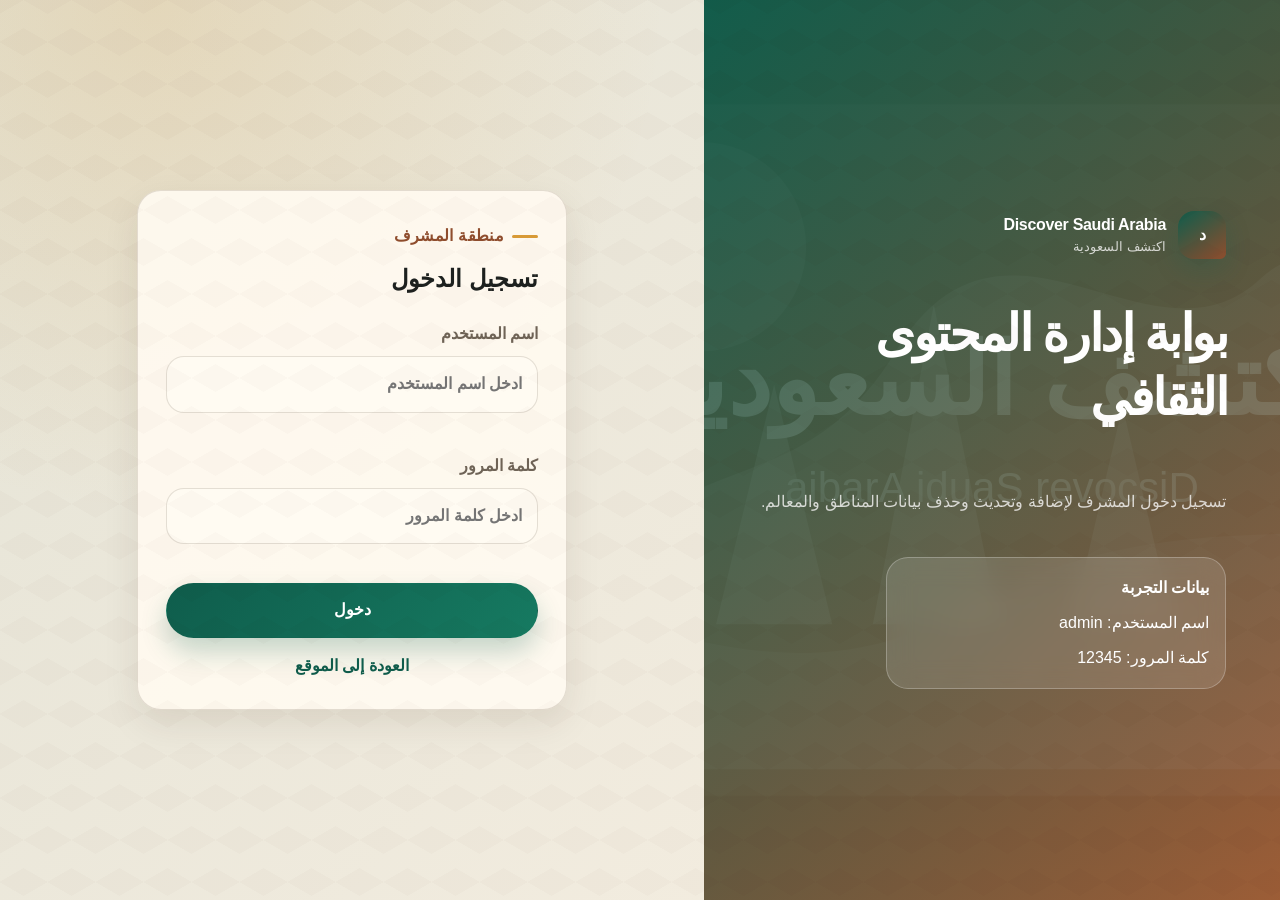
==== frontend/admin-add.html @ 1a3cd0ab "initial design" ====
<!DOCTYPE html>
<html lang="ar" dir="rtl">
<head>
  <meta charset="UTF-8" />
  <meta name="viewport" content="width=device-width, initial-scale=1.0" />
  <title>إضافة محتوى | Discover Saudi Arabia</title>
  <link rel="stylesheet" href="css/style.css" />
</head>
<body data-page="add" class="admin-body">
  <header class="admin-header">
    <nav class="container admin-nav">
      <a class="brand" href="admin-dashboard.html">
        <span class="brand-mark">د</span>
        <span>
          <strong>Discover Saudi Arabia</strong>
          <small>إضافة محتوى</small>
        </span>
      </a>
      <div class="admin-actions">
        <a class="btn ghost small" href="admin-dashboard.html">لوحة التحكم</a>
        <button class="btn danger small" type="button" data-logout>تسجيل الخروج</button>
      </div>
    </nav>
  </header>

  <main class="admin-main container">
    <section class="admin-title reveal">
      <span class="eyebrow">سجل جديد</span>
      <h1>إضافة منطقة أو معلم</h1>
      <p>املأ البيانات التالية، وسيظهر المحتوى في معرض المناطق وصفحة التفاصيل.</p>
    </section>

    <form id="contentForm" class="content-form reveal" novalidate>
      <div class="form-grid">
        <label>
          اسم المنطقة أو المعلم
          <input name="name" type="text" placeholder="مثال: الرياض" />
          <small class="field-error"></small>
        </label>

        <label>
          التصنيف
          <select name="category">
            <option value="">اختر التصنيف</option>
            <option>تاريخ</option>
            <option>طبيعة</option>
            <option>ثقافة</option>
            <option>ساحل</option>
          </select>
          <small class="field-error"></small>
        </label>

        <label>
          الموقع
          <input name="city" type="text" placeholder="مثال: وسط المملكة" />
          <small class="field-error"></small>
        </label>

        <label>
          الموسم المناسب
          <input name="season" type="text" placeholder="مثال: الشتاء والربيع" />
          <small class="field-error"></small>
        </label>

        <label class="wide">
          وصف مختصر
          <input name="excerpt" type="text" placeholder="جملة قصيرة تظهر في البطاقة" />
          <small class="field-error"></small>
        </label>

        <label class="wide">
          مقدمة
          <textarea name="intro" rows="3" placeholder="اكتب مقدمة عن المكان"></textarea>
          <small class="field-error"></small>
        </label>

        <label class="wide">
          معلومات تاريخية
          <textarea name="history" rows="4" placeholder="اكتب معلومات تاريخية وثقافية"></textarea>
          <small class="field-error"></small>
        </label>

        <label class="wide">
          الثقافة المحلية
          <textarea name="culture" rows="4" placeholder="اكتب ما يميز ثقافة المكان"></textarea>
          <small class="field-error"></small>
        </label>

        <label class="wide">
          المعالم المهمة
          <textarea name="landmarks" rows="3" placeholder="اكتب كل معلم في سطر مستقل"></textarea>
          <small class="field-error"></small>
        </label>

        <label>
          صورة البطاقة
          <select name="image">
            <option value="assets/riyadh.svg">رسم الرياض</option>
            <option value="assets/makkah.svg">رسم مكة</option>
            <option value="assets/alula.svg">رسم العلا</option>
            <option value="assets/jeddah.svg">رسم جدة</option>
            <option value="assets/abha.svg">رسم أبها</option>
            <option value="assets/taif.svg">رسم الطائف</option>
            <option value="assets/tabuk.svg">رسم تبوك</option>
            <option value="assets/alahsa.svg">رسم الأحساء</option>
          </select>
          <small class="field-error"></small>
        </label>
      </div>

      <div class="form-actions">
        <button class="btn primary" type="submit">حفظ المحتوى</button>
        <a class="btn ghost" href="admin-dashboard.html">إلغاء</a>
      </div>
    </form>
  </main>

  <script src="js/app.js"></script>
</body>
</html>
---- frontend/css/style.css ----
/* Discover Saudi Arabia – Interactive Cultural Website
   Unique frontend design: cultural passport + travel board style.
*/

:root {
  --bg: #f7efe2;
  --surface: #fffaf0;
  --surface-2: #f1dfc3;
  --text: #1d211f;
  --muted: #6f6457;
  --primary: #0f5d4c;
  --primary-2: #167a61;
  --accent: #d89a36;
  --accent-2: #8f4d2d;
  --danger: #b83232;
  --success: #0d7a57;
  --line: rgba(67, 45, 26, 0.14);
  --shadow: 0 24px 70px rgba(57, 35, 13, 0.16);
  --radius-xl: 34px;
  --radius-lg: 24px;
  --radius-md: 16px;
  --container: 1160px;
}

body.dark {
  --bg: #0b1413;
  --surface: #132321;
  --surface-2: #1b312e;
  --text: #f9efe1;
  --muted: #c4b7a4;
  --primary: #4cc7a2;
  --primary-2: #6cdec0;
  --accent: #f0bf62;
  --accent-2: #d78754;
  --danger: #ff7474;
  --success: #74e0b2;
  --line: rgba(255, 255, 255, 0.12);
  --shadow: 0 24px 70px rgba(0, 0, 0, 0.35);
}

* {
  box-sizing: border-box;
}

html {
  scroll-behavior: smooth;
}

body {
  margin: 0;
  min-height: 100vh;
  font-family: "Tahoma", "Arial", sans-serif;
  background:
    radial-gradient(circle at top right, rgba(216, 154, 54, 0.22), transparent 32rem),
    radial-gradient(circle at bottom left, rgba(15, 93, 76, 0.16), transparent 30rem),
    var(--bg);
  color: var(--text);
  line-height: 1.8;
  transition: background-color 0.25s ease, color 0.25s ease;
}

body::before {
  content: "";
  position: fixed;
  inset: 0;
  pointer-events: none;
  opacity: 0.13;
  background-image:
    linear-gradient(30deg, var(--line) 12%, transparent 12.5%, transparent 87%, var(--line) 87.5%, var(--line)),
    linear-gradient(150deg, var(--line) 12%, transparent 12.5%, transparent 87%, var(--line) 87.5%, var(--line)),
    linear-gradient(30deg, var(--line) 12%, transparent 12.5%, transparent 87%, var(--line) 87.5%, var(--line)),
    linear-gradient(150deg, var(--line) 12%, transparent 12.5%, transparent 87%, var(--line) 87.5%, var(--line));
  background-size: 48px 84px;
  background-position: 0 0, 0 0, 24px 42px, 24px 42px;
}

a {
  color: inherit;
  text-decoration: none;
}

img {
  max-width: 100%;
  display: block;
}

button,
input,
textarea,
select {
  font: inherit;
}

.container {
  width: min(var(--container), calc(100% - 36px));
  margin-inline: auto;
}

.site-header {
  position: sticky;
  top: 0;
  z-index: 50;
  backdrop-filter: blur(18px);
  background: color-mix(in srgb, var(--surface) 88%, transparent);
  border-bottom: 1px solid var(--line);
}

.navbar,
.admin-nav {
  min-height: 82px;
  display: flex;
  align-items: center;
  justify-content: space-between;
  gap: 18px;
}

.brand {
  display: inline-flex;
  align-items: center;
  gap: 12px;
}

.brand-mark {
  width: 48px;
  height: 48px;
  display: grid;
  place-items: center;
  color: #fff;
  font-weight: 900;
  border-radius: 16px 16px 6px 16px;
  background:
    linear-gradient(145deg, var(--primary), var(--accent-2));
  box-shadow: 0 10px 24px rgba(15, 93, 76, 0.22);
}

.brand strong {
  display: block;
  font-size: 1rem;
  letter-spacing: -0.02em;
}

.brand small {
  display: block;
  color: var(--muted);
  margin-top: -4px;
}

.nav-links,
.admin-actions {
  display: flex;
  align-items: center;
  gap: 10px;
  flex-wrap: wrap;
}

.nav-links a,
.theme-toggle,
.admin-actions a,
.admin-actions button {
  border: 1px solid transparent;
  background: transparent;
  color: var(--muted);
  padding: 9px 13px;
  border-radius: 999px;
  cursor: pointer;
}

.nav-links a:hover,
.nav-links a.active,
.theme-toggle:hover {
  color: var(--text);
  background: color-mix(in srgb, var(--primary) 11%, transparent);
  border-color: var(--line);
}

.menu-toggle {
  display: none;
  width: 46px;
  height: 46px;
  border: 1px solid var(--line);
  border-radius: 14px;
  background: var(--surface);
  color: var(--text);
}

.hero-orbit {
  padding: 72px 0 44px;
}

.hero-grid {
  display: grid;
  grid-template-columns: minmax(0, 1fr) 430px;
  align-items: center;
  gap: 34px;
}

.hero-copy h1,
.page-hero h1,
.details-hero h1,
.admin-title h1 {
  margin: 12px 0;
  line-height: 1.25;
  letter-spacing: -0.05em;
}

.hero-copy h1 {
  font-size: clamp(2.2rem, 5vw, 5.2rem);
  max-width: 820px;
}

.hero-copy p {
  max-width: 720px;
  color: var(--muted);
  font-size: 1.08rem;
}

.eyebrow {
  display: inline-flex;
  align-items: center;
  gap: 8px;
  color: var(--accent-2);
  font-weight: 800;
  letter-spacing: 0.02em;
}

.eyebrow::before {
  content: "";
  width: 26px;
  height: 3px;
  border-radius: 999px;
  background: var(--accent);
}

.hero-actions,
.form-actions {
  display: flex;
  gap: 12px;
  flex-wrap: wrap;
  margin-top: 26px;
}

.btn {
  border: 1px solid transparent;
  border-radius: 999px;
  padding: 12px 20px;
  display: inline-flex;
  align-items: center;
  justify-content: center;
  gap: 8px;
  cursor: pointer;
  font-weight: 800;
  transition: transform 0.18s ease, box-shadow 0.18s ease, background 0.18s ease;
}

.btn:hover {
  transform: translateY(-2px);
}

.btn.primary {
  color: #fff;
  background: linear-gradient(135deg, var(--primary), var(--primary-2));
  box-shadow: 0 14px 26px rgba(15, 93, 76, 0.23);
}

.btn.ghost {
  color: var(--text);
  background: color-mix(in srgb, var(--surface) 70%, transparent);
  border-color: var(--line);
}

.btn.danger {
  color: #fff;
  background: var(--danger);
}

.btn.small {
  padding: 8px 13px;
  font-size: 0.92rem;
}

.btn.full {
  width: 100%;
}

.passport-card {
  position: relative;
  overflow: hidden;
  border: 1px solid var(--line);
  border-radius: var(--radius-xl);
  background:
    linear-gradient(150deg, color-mix(in srgb, var(--surface) 90%, white), color-mix(in srgb, var(--surface-2) 82%, transparent));
  box-shadow: var(--shadow);
  padding: 18px;
  transform: rotate(-2deg);
}

.passport-card::before {
  content: "";
  position: absolute;
  width: 170px;
  height: 170px;
  border: 2px dashed color-mix(in srgb, var(--accent) 70%, transparent);
  border-radius: 50%;
  left: -40px;
  top: -40px;
  opacity: 0.55;
}

.passport-card img {
  position: relative;
  border-radius: 24px;
  min-height: 280px;
  object-fit: cover;
  background: var(--surface-2);
}

.passport-top,
.passport-bottom {
  position: relative;
  z-index: 1;
}

.passport-top {
  display: flex;
  justify-content: space-between;
  color: var(--muted);
  font-weight: 800;
  margin-bottom: 14px;
}

.stamp {
  display: inline-grid;
  place-items: center;
  width: 74px;
  height: 50px;
  border: 2px solid var(--accent-2);
  border-radius: 50%;
  transform: rotate(-12deg);
  color: var(--accent-2);
}

.passport-bottom {
  padding: 16px 6px 4px;
}

.passport-bottom p {
  color: var(--muted);
  margin: 4px 0 0;
}

.mission-section {
  display: grid;
  grid-template-columns: repeat(3, 1fr);
  gap: 18px;
  margin-top: 24px;
}

.mission-card,
.compass-item,
.info-panel,
.admin-table-card,
.content-form,
.form-card {
  border: 1px solid var(--line);
  border-radius: var(--radius-lg);
  background: color-mix(in srgb, var(--surface) 92%, transparent);
  box-shadow: 0 14px 36px rgba(57, 35, 13, 0.09);
}

.mission-card {
  padding: 28px;
  position: relative;
  overflow: hidden;
}

.mission-card .number {
  display: inline-flex;
  color: var(--accent);
  font-weight: 900;
  font-size: 1.7rem;
}

.mission-card h2 {
  margin: 8px 0;
}

.mission-card p,
.compass-item p,
.info-panel p,
.admin-title p,
.page-hero p {
  color: var(--muted);
}

.cultural-compass,
.spotlight-section,
.gallery-strip {
  margin-top: 70px;
}

.section-heading {
  display: flex;
  justify-content: space-between;
  align-items: end;
  gap: 18px;
  margin-bottom: 20px;
}

.section-heading h2 {
  margin: 8px 0 0;
  font-size: clamp(1.55rem, 3vw, 2.4rem);
  letter-spacing: -0.04em;
}

.compass-grid {
  display: grid;
  grid-template-columns: repeat(4, 1fr);
  gap: 16px;
}

.compass-item {
  padding: 24px;
  min-height: 210px;
  display: flex;
  flex-direction: column;
  justify-content: space-between;
}

.compass-item span {
  font-size: 2.6rem;
}

.spotlight-grid,
.regions-grid {
  display: grid;
  grid-template-columns: repeat(3, 1fr);
  gap: 18px;
}

.region-card {
  position: relative;
  isolation: isolate;
  overflow: hidden;
  display: flex;
  min-height: 420px;
  border: 1px solid var(--line);
  border-radius: 30px;
  background: var(--surface);
  box-shadow: 0 18px 42px rgba(57, 35, 13, 0.12);
}

.region-card img {
  position: absolute;
  inset: 0;
  width: 100%;
  height: 62%;
  object-fit: cover;
  z-index: -1;
}

.region-card::after {
  content: "";
  position: absolute;
  inset: 0;
  z-index: -1;
  background:
    linear-gradient(to top, var(--surface) 31%, transparent 62%),
    linear-gradient(to bottom, rgba(0,0,0,0.12), transparent 42%);
}

.region-card-content {
  align-self: end;
  width: 100%;
  padding: 24px;
}

.chip-row,
.details-meta {
  display: flex;
  flex-wrap: wrap;
  gap: 8px;
}

.chip {
  display: inline-flex;
  align-items: center;
  border: 1px solid var(--line);
  border-radius: 999px;
  padding: 5px 10px;
  background: color-mix(in srgb, var(--surface) 85%, transparent);
  color: var(--muted);
  font-size: 0.86rem;
  font-weight: 800;
}

.region-card h3 {
  margin: 12px 0 4px;
  font-size: 1.6rem;
}

.region-card p {
  color: var(--muted);
  margin: 0 0 16px;
}

.page-hero {
  padding: 58px 0 28px;
}

.gallery-hero {
  position: relative;
}

.gallery-hero .container {
  min-height: 260px;
  display: grid;
  align-content: center;
  border-radius: var(--radius-xl);
  padding: 44px;
  background:
    linear-gradient(135deg, color-mix(in srgb, var(--primary) 92%, #000), color-mix(in srgb, var(--accent-2) 74%, #000)),
    url("../assets/hero.svg");
  background-size: cover;
  background-position: center;
  color: #fff;
  overflow: hidden;
}

.gallery-hero p {
  color: rgba(255,255,255,0.84);
  max-width: 690px;
}

.gallery-hero .eyebrow {
  color: #ffe7ba;
}

.gallery-hero .eyebrow::before {
  background: #ffe7ba;
}

.explorer-panel {
  margin-top: 20px;
}

.filter-toolbar {
  display: grid;
  grid-template-columns: 1fr auto;
  gap: 16px;
  align-items: end;
  margin-bottom: 18px;
}

.search-box {
  display: grid;
  gap: 7px;
  color: var(--muted);
  font-weight: 800;
}

.search-box input,
.content-form input,
.content-form textarea,
.content-form select,
.form-card input {
  width: 100%;
  border: 1px solid var(--line);
  border-radius: 18px;
  padding: 13px 15px;
  background: color-mix(in srgb, var(--surface) 90%, white);
  color: var(--text);
  outline: none;
  transition: border 0.18s ease, box-shadow 0.18s ease;
}

body.dark .search-box input,
body.dark .content-form input,
body.dark .content-form textarea,
body.dark .content-form select,
body.dark .form-card input {
  background: #0f1d1b;
}

input:focus,
textarea:focus,
select:focus {
  border-color: var(--primary);
  box-shadow: 0 0 0 4px color-mix(in srgb, var(--primary) 14%, transparent);
}

.filter-group {
  display: flex;
  gap: 8px;
  flex-wrap: wrap;
  justify-content: flex-end;
}

.filter-pill {
  border: 1px solid var(--line);
  border-radius: 999px;
  padding: 10px 15px;
  background: var(--surface);
  color: var(--muted);
  cursor: pointer;
  font-weight: 800;
}

.filter-pill.active {
  color: #fff;
  background: var(--primary);
}

.gallery-summary {
  display: inline-flex;
  align-items: center;
  gap: 10px;
  color: var(--muted);
  margin-bottom: 18px;
}

.gallery-summary strong {
  display: grid;
  place-items: center;
  min-width: 42px;
  height: 42px;
  border-radius: 14px;
  color: #fff;
  background: var(--accent-2);
}

.empty-state {
  text-align: center;
  padding: 50px 20px;
  color: var(--muted);
}

.empty-state img {
  width: 180px;
  margin: 0 auto 16px;
}

.hidden {
  display: none !important;
}

.details-hero {
  padding: 42px 0;
}

.details-layout {
  display: grid;
  grid-template-columns: 360px 1fr;
  gap: 24px;
  align-items: stretch;
}

.route-ticket {
  border: 1px dashed color-mix(in srgb, var(--accent-2) 66%, transparent);
  border-radius: var(--radius-xl);
  padding: 28px;
  background:
    radial-gradient(circle at 0 0, color-mix(in srgb, var(--accent) 22%, transparent), transparent 15rem),
    var(--surface);
  box-shadow: var(--shadow);
}

.ticket-label {
  display: inline-flex;
  transform: rotate(-4deg);
  color: var(--accent-2);
  border: 2px solid var(--accent-2);
  border-radius: 999px;
  padding: 5px 12px;
  font-weight: 900;
}

.route-ticket h1 {
  font-size: clamp(2rem, 4vw, 3.4rem);
}

.route-ticket p {
  color: var(--muted);
}

.details-card {
  overflow: hidden;
  border: 1px solid var(--line);
  border-radius: var(--radius-xl);
  background: var(--surface);
  box-shadow: var(--shadow);
}

.details-card img {
  width: 100%;
  height: 390px;
  object-fit: cover;
  background: var(--surface-2);
}

.details-meta {
  padding: 18px;
}

.detail-content-grid {
  display: grid;
  grid-template-columns: 1.2fr 0.8fr;
  gap: 18px;
}

.info-panel {
  padding: 28px;
}

.landmarks-panel {
  grid-column: 1 / -1;
}

.landmark-list {
  list-style: none;
  padding: 0;
  display: grid;
  grid-template-columns: repeat(3, 1fr);
  gap: 12px;
}

.landmark-list li {
  border: 1px solid var(--line);
  border-radius: 18px;
  padding: 15px;
  background: color-mix(in srgb, var(--surface-2) 44%, transparent);
}

.mini-gallery {
  display: grid;
  grid-template-columns: repeat(3, 1fr);
  gap: 15px;
}

.mini-gallery img {
  width: 100%;
  height: 220px;
  object-fit: cover;
  border-radius: 24px;
  border: 1px solid var(--line);
  background: var(--surface-2);
}

.site-footer {
  margin-top: 72px;
  border-top: 1px solid var(--line);
  background: color-mix(in srgb, var(--surface) 70%, transparent);
}

.footer-inner {
  min-height: 88px;
  display: flex;
  justify-content: space-between;
  align-items: center;
  gap: 18px;
  color: var(--muted);
}

/* Admin */

.admin-body {
  background:
    radial-gradient(circle at 12% 0, rgba(216, 154, 54, 0.18), transparent 32rem),
    linear-gradient(135deg, color-mix(in srgb, var(--bg) 92%, var(--primary)), var(--bg));
}

.admin-header {
  position: sticky;
  top: 0;
  z-index: 40;
  background: color-mix(in srgb, var(--surface) 88%, transparent);
  border-bottom: 1px solid var(--line);
  backdrop-filter: blur(18px);
}

.admin-main {
  padding-top: 42px;
}

.admin-title {
  margin-bottom: 22px;
}

.message {
  border-radius: 18px;
  padding: 14px 18px;
  margin: 16px 0;
  font-weight: 800;
  border: 1px solid var(--line);
}

.message.success {
  color: var(--success);
  background: color-mix(in srgb, var(--success) 12%, var(--surface));
}

.message.error {
  color: var(--danger);
  background: color-mix(in srgb, var(--danger) 10%, var(--surface));
}

.dashboard-stats {
  display: grid;
  grid-template-columns: repeat(4, 1fr);
  gap: 14px;
  margin-bottom: 18px;
}

.stat-card {
  border-radius: 22px;
  padding: 18px;
  background: linear-gradient(145deg, var(--surface), color-mix(in srgb, var(--surface-2) 64%, transparent));
  border: 1px solid var(--line);
}

.stat-card strong {
  display: block;
  font-size: 2rem;
  line-height: 1;
  color: var(--primary);
}

.stat-card span {
  color: var(--muted);
}

.admin-table-card {
  overflow: hidden;
}

.table-head {
  padding: 20px;
  display: flex;
  align-items: center;
  justify-content: space-between;
  gap: 14px;
  border-bottom: 1px solid var(--line);
}

.table-head h2 {
  margin: 0;
}

.table-wrap {
  overflow-x: auto;
}

.admin-table {
  width: 100%;
  border-collapse: collapse;
  min-width: 870px;
}

.admin-table th,
.admin-table td {
  text-align: right;
  padding: 15px 18px;
  border-bottom: 1px solid var(--line);
  vertical-align: top;
}

.admin-table th {
  color: var(--muted);
  background: color-mix(in srgb, var(--surface-2) 55%, transparent);
}

.admin-table td {
  color: var(--text);
}

.row-actions {
  display: flex;
  gap: 8px;
  flex-wrap: wrap;
}

.admin-login-screen {
  min-height: 100vh;
  display: grid;
  grid-template-columns: 0.9fr 1.1fr;
}

.login-art {
  display: flex;
  flex-direction: column;
  justify-content: center;
  padding: 54px;
  background:
    linear-gradient(135deg, rgba(15, 93, 76, 0.9), rgba(143, 77, 45, 0.78)),
    url("../assets/hero.svg");
  background-size: cover;
  background-position: center;
  color: #fff;
}

.login-art .brand small,
.login-art p {
  color: rgba(255,255,255,0.78);
}

.login-art h1 {
  max-width: 520px;
  font-size: clamp(2rem, 4vw, 4.2rem);
  line-height: 1.25;
  letter-spacing: -0.05em;
}

.login-note {
  margin-top: 24px;
  display: grid;
  gap: 6px;
  width: min(100%, 340px);
  padding: 16px;
  border: 1px solid rgba(255,255,255,0.25);
  border-radius: 22px;
  background: rgba(255,255,255,0.12);
  backdrop-filter: blur(12px);
}

.login-panel {
  display: grid;
  place-items: center;
  padding: 28px;
}

.form-card {
  width: min(100%, 430px);
  padding: 28px;
}

.form-card h2 {
  margin: 6px 0 20px;
}

.form-card label,
.content-form label {
  display: grid;
  gap: 7px;
  color: var(--muted);
  font-weight: 800;
  margin-bottom: 14px;
}

.text-link {
  display: block;
  margin-top: 14px;
  text-align: center;
  color: var(--primary);
  font-weight: 800;
}

.field-error {
  min-height: 18px;
  color: var(--danger);
}

.content-form {
  padding: 24px;
}

.form-grid {
  display: grid;
  grid-template-columns: repeat(2, 1fr);
  gap: 16px;
}

.form-grid .wide {
  grid-column: 1 / -1;
}

textarea {
  resize: vertical;
}

.reveal {
  opacity: 0;
  transform: translateY(18px);
  animation: reveal 0.7s ease forwards;
}

@keyframes reveal {
  to {
    opacity: 1;
    transform: none;
  }
}

@media (max-width: 980px) {
  .hero-grid,
  .details-layout,
  .detail-content-grid,
  .admin-login-screen {
    grid-template-columns: 1fr;
  }

  .mission-section,
  .spotlight-grid,
  .regions-grid,
  .compass-grid,
  .dashboard-stats {
    grid-template-columns: repeat(2, 1fr);
  }

  .passport-card {
    transform: none;
  }

  .filter-toolbar {
    grid-template-columns: 1fr;
  }

  .filter-group {
    justify-content: flex-start;
  }
}

@media (max-width: 720px) {
  .container {
    width: min(100% - 24px, var(--container));
  }

  .navbar {
    flex-wrap: wrap;
    min-height: auto;
    padding: 14px 0;
  }

  .menu-toggle {
    display: grid;
    place-items: center;
  }

  .nav-links {
    display: none;
    width: 100%;
    flex-direction: column;
    align-items: stretch;
    padding-top: 10px;
  }

  .nav-links.open {
    display: flex;
  }

  .nav-links a,
  .theme-toggle {
    width: 100%;
    text-align: right;
  }

  .hero-orbit {
    padding-top: 40px;
  }

  .mission-section,
  .spotlight-grid,
  .regions-grid,
  .compass-grid,
  .dashboard-stats,
  .landmark-list,
  .mini-gallery,
  .form-grid {
    grid-template-columns: 1fr;
  }

  .details-card img {
    height: 260px;
  }

  .gallery-hero .container {
    padding: 28px;
  }

  .footer-inner,
  .admin-nav,
  .table-head {
    align-items: flex-start;
    flex-direction: column;
  }

  .login-art {
    padding: 28px;
  }
}
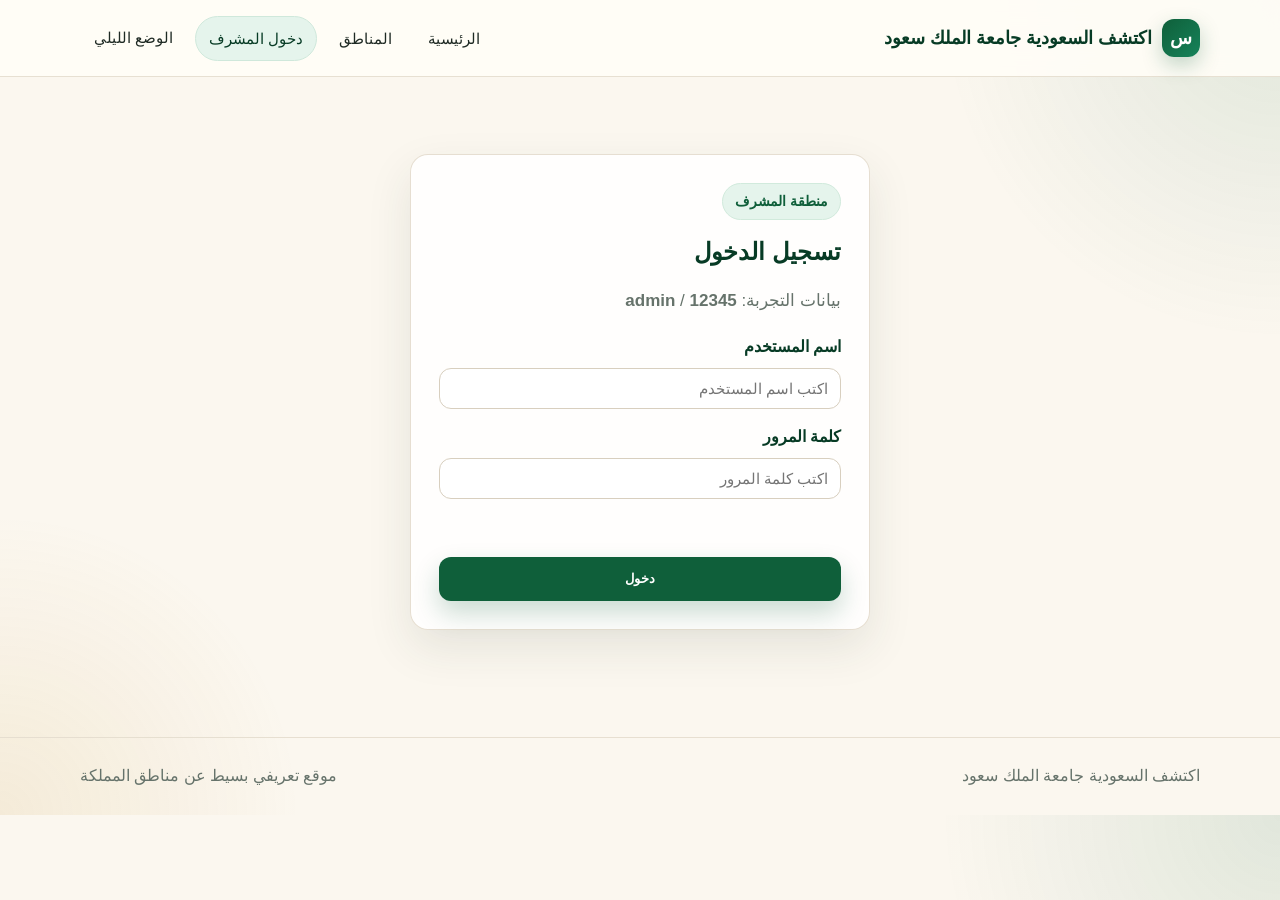
==== commit 40397b20: "simpler design" ====
--- a/frontend/admin-add.html
+++ b/frontend/admin-add.html
@@ -1,120 +1,70 @@
 <!DOCTYPE html>
 <html lang="ar" dir="rtl">
 <head>
+  <title>اكتشف السعودية جامعة الملك سعود - إضافة محتوى</title>
   <meta charset="UTF-8" />
   <meta name="viewport" content="width=device-width, initial-scale=1.0" />
-  <title>إضافة محتوى | Discover Saudi Arabia</title>
   <link rel="stylesheet" href="css/style.css" />
+  <script src="js/app.js" defer></script>
 </head>
-<body data-page="add" class="admin-body">
-  <header class="admin-header">
-    <nav class="container admin-nav">
-      <a class="brand" href="admin-dashboard.html">
-        <span class="brand-mark">د</span>
-        <span>
-          <strong>Discover Saudi Arabia</strong>
-          <small>إضافة محتوى</small>
-        </span>
-      </a>
-      <div class="admin-actions">
-        <a class="btn ghost small" href="admin-dashboard.html">لوحة التحكم</a>
-        <button class="btn danger small" type="button" data-logout>تسجيل الخروج</button>
+<body data-admin="protected">
+  <header class="site-header">
+    <nav class="nav container">
+      <a class="logo" href="admin-dashboard.html"><span class="logo-mark">س</span>اكتشف السعودية جامعة الملك سعود</a>
+      <div class="nav-links">
+        <a href="index.html">الموقع</a>
+        <a href="admin-dashboard.html">لوحة التحكم</a>
+        <a href="admin-add.html">إضافة محتوى</a>
+        <button id="themeToggle" class="theme-btn" type="button">الوضع الليلي</button>
+        <button class="theme-btn logout-btn" type="button">خروج</button>
       </div>
     </nav>
   </header>
 
-  <main class="admin-main container">
-    <section class="admin-title reveal">
-      <span class="eyebrow">سجل جديد</span>
-      <h1>إضافة منطقة أو معلم</h1>
-      <p>املأ البيانات التالية، وسيظهر المحتوى في معرض المناطق وصفحة التفاصيل.</p>
+  <main class="container section form-page">
+    <section class="form-card wide-form">
+      <span class="section-label">إضافة سجل</span>
+      <h1>إضافة محتوى جديد</h1>
+      <p class="hint">املأ البيانات التالية، ثم اضغط حفظ.</p>
+
+      <form id="addForm" class="content-form" novalidate>
+        <label for="title">اسم المكان</label>
+        <input id="title" type="text" placeholder="مثال: الرياض" />
+
+        <label for="region">المنطقة</label>
+        <input id="region" type="text" placeholder="مثال: منطقة الرياض" />
+
+        <label for="category">التصنيف</label>
+        <select id="category">
+          <option value="">اختر التصنيف</option>
+          <option value="مدينة">مدينة</option>
+          <option value="تاريخية">تاريخية</option>
+          <option value="ساحلية">ساحلية</option>
+          <option value="جبلية">جبلية</option>
+        </select>
+
+        <label for="shortText">وصف قصير</label>
+        <input id="shortText" type="text" placeholder="جملة مختصرة تظهر في البطاقة" />
+
+        <label for="description">معلومات تفصيلية</label>
+        <textarea id="description" rows="5" placeholder="اكتب معلومات تاريخية أو ثقافية عن المكان"></textarea>
+
+        <label for="landmarks">المعالم</label>
+        <input id="landmarks" type="text" placeholder="اكتب المعالم وافصل بينها بعلامة ،" />
+
+        <label for="image">رابط الصورة أو اسم ملف الصورة</label>
+        <input id="image" type="text" placeholder="مثال: assets/riyadh.svg" />
+        <p id="formError" class="error-message"></p>
+        <button class="btn btn-primary full" type="submit">حفظ المحتوى</button>
+      </form>
     </section>
-
-    <form id="contentForm" class="content-form reveal" novalidate>
-      <div class="form-grid">
-        <label>
-          اسم المنطقة أو المعلم
-          <input name="name" type="text" placeholder="مثال: الرياض" />
-          <small class="field-error"></small>
-        </label>
-
-        <label>
-          التصنيف
-          <select name="category">
-            <option value="">اختر التصنيف</option>
-            <option>تاريخ</option>
-            <option>طبيعة</option>
-            <option>ثقافة</option>
-            <option>ساحل</option>
-          </select>
-          <small class="field-error"></small>
-        </label>
-
-        <label>
-          الموقع
-          <input name="city" type="text" placeholder="مثال: وسط المملكة" />
-          <small class="field-error"></small>
-        </label>
-
-        <label>
-          الموسم المناسب
-          <input name="season" type="text" placeholder="مثال: الشتاء والربيع" />
-          <small class="field-error"></small>
-        </label>
-
-        <label class="wide">
-          وصف مختصر
-          <input name="excerpt" type="text" placeholder="جملة قصيرة تظهر في البطاقة" />
-          <small class="field-error"></small>
-        </label>
-
-        <label class="wide">
-          مقدمة
-          <textarea name="intro" rows="3" placeholder="اكتب مقدمة عن المكان"></textarea>
-          <small class="field-error"></small>
-        </label>
-
-        <label class="wide">
-          معلومات تاريخية
-          <textarea name="history" rows="4" placeholder="اكتب معلومات تاريخية وثقافية"></textarea>
-          <small class="field-error"></small>
-        </label>
-
-        <label class="wide">
-          الثقافة المحلية
-          <textarea name="culture" rows="4" placeholder="اكتب ما يميز ثقافة المكان"></textarea>
-          <small class="field-error"></small>
-        </label>
-
-        <label class="wide">
-          المعالم المهمة
-          <textarea name="landmarks" rows="3" placeholder="اكتب كل معلم في سطر مستقل"></textarea>
-          <small class="field-error"></small>
-        </label>
-
-        <label>
-          صورة البطاقة
-          <select name="image">
-            <option value="assets/riyadh.svg">رسم الرياض</option>
-            <option value="assets/makkah.svg">رسم مكة</option>
-            <option value="assets/alula.svg">رسم العلا</option>
-            <option value="assets/jeddah.svg">رسم جدة</option>
-            <option value="assets/abha.svg">رسم أبها</option>
-            <option value="assets/taif.svg">رسم الطائف</option>
-            <option value="assets/tabuk.svg">رسم تبوك</option>
-            <option value="assets/alahsa.svg">رسم الأحساء</option>
-          </select>
-          <small class="field-error"></small>
-        </label>
-      </div>
-
-      <div class="form-actions">
-        <button class="btn primary" type="submit">حفظ المحتوى</button>
-        <a class="btn ghost" href="admin-dashboard.html">إلغاء</a>
-      </div>
-    </form>
   </main>
 
-  <script src="js/app.js"></script>
+  <footer class="site-footer">
+    <div class="container footer-inner">
+      <p>اكتشف السعودية جامعة الملك سعود</p>
+      <p>موقع تعريفي بسيط عن مناطق المملكة</p>
+    </div>
+  </footer>
 </body>
 </html>
--- a/frontend/css/style.css
+++ b/frontend/css/style.css
@@ -1,41 +1,17 @@
-/* Discover Saudi Arabia – Interactive Cultural Website
-   Unique frontend design: cultural passport + travel board style.
-*/
-
+/* اكتشف السعودية جامعة الملك سعود - تصميم بسيط ومحسن */
 :root {
-  --bg: #f7efe2;
-  --surface: #fffaf0;
-  --surface-2: #f1dfc3;
-  --text: #1d211f;
-  --muted: #6f6457;
-  --primary: #0f5d4c;
-  --primary-2: #167a61;
-  --accent: #d89a36;
-  --accent-2: #8f4d2d;
-  --danger: #b83232;
-  --success: #0d7a57;
-  --line: rgba(67, 45, 26, 0.14);
-  --shadow: 0 24px 70px rgba(57, 35, 13, 0.16);
-  --radius-xl: 34px;
-  --radius-lg: 24px;
-  --radius-md: 16px;
-  --container: 1160px;
-}
-
-body.dark {
-  --bg: #0b1413;
-  --surface: #132321;
-  --surface-2: #1b312e;
-  --text: #f9efe1;
-  --muted: #c4b7a4;
-  --primary: #4cc7a2;
-  --primary-2: #6cdec0;
-  --accent: #f0bf62;
-  --accent-2: #d78754;
-  --danger: #ff7474;
-  --success: #74e0b2;
-  --line: rgba(255, 255, 255, 0.12);
-  --shadow: 0 24px 70px rgba(0, 0, 0, 0.35);
+  --green: #0f5f3a;
+  --green-dark: #073b25;
+  --green-light: #e5f4ec;
+  --gold: #c89232;
+  --sand: #f4ead8;
+  --cream: #fffdf7;
+  --white: #ffffff;
+  --text: #1f2a24;
+  --muted: #66736b;
+  --border: #e5ddcf;
+  --shadow: 0 18px 45px rgba(38, 55, 45, 0.10);
+  --radius: 18px;
 }
 
 * {
@@ -48,30 +24,13 @@
 
 body {
   margin: 0;
-  min-height: 100vh;
-  font-family: "Tahoma", "Arial", sans-serif;
+  font-family: Tahoma, Arial, sans-serif;
   background:
-    radial-gradient(circle at top right, rgba(216, 154, 54, 0.22), transparent 32rem),
-    radial-gradient(circle at bottom left, rgba(15, 93, 76, 0.16), transparent 30rem),
-    var(--bg);
+    radial-gradient(circle at top right, rgba(15, 95, 58, 0.11), transparent 340px),
+    radial-gradient(circle at bottom left, rgba(200, 146, 50, 0.12), transparent 300px),
+    #fbf7ef;
   color: var(--text);
   line-height: 1.8;
-  transition: background-color 0.25s ease, color 0.25s ease;
-}
-
-body::before {
-  content: "";
-  position: fixed;
-  inset: 0;
-  pointer-events: none;
-  opacity: 0.13;
-  background-image:
-    linear-gradient(30deg, var(--line) 12%, transparent 12.5%, transparent 87%, var(--line) 87.5%, var(--line)),
-    linear-gradient(150deg, var(--line) 12%, transparent 12.5%, transparent 87%, var(--line) 87.5%, var(--line)),
-    linear-gradient(30deg, var(--line) 12%, transparent 12.5%, transparent 87%, var(--line) 87.5%, var(--line)),
-    linear-gradient(150deg, var(--line) 12%, transparent 12.5%, transparent 87%, var(--line) 87.5%, var(--line));
-  background-size: 48px 84px;
-  background-position: 0 0, 0 0, 24px 42px, 24px 42px;
 }
 
 a {
@@ -86,1003 +45,793 @@
 
 button,
 input,
-textarea,
-select {
-  font: inherit;
+select,
+textarea {
+  font-family: inherit;
 }
 
 .container {
-  width: min(var(--container), calc(100% - 36px));
-  margin-inline: auto;
+  width: min(1120px, 92%);
+  margin: auto;
 }
 
 .site-header {
   position: sticky;
   top: 0;
-  z-index: 50;
-  backdrop-filter: blur(18px);
-  background: color-mix(in srgb, var(--surface) 88%, transparent);
-  border-bottom: 1px solid var(--line);
-}
-
-.navbar,
-.admin-nav {
-  min-height: 82px;
+  z-index: 20;
+  background: rgba(255, 253, 247, 0.92);
+  backdrop-filter: blur(12px);
+  border-bottom: 1px solid rgba(229, 221, 207, 0.9);
+}
+
+.nav {
+  min-height: 76px;
   display: flex;
   align-items: center;
   justify-content: space-between;
   gap: 18px;
 }
 
-.brand {
-  display: inline-flex;
-  align-items: center;
-  gap: 12px;
-}
-
-.brand-mark {
-  width: 48px;
-  height: 48px;
-  display: grid;
-  place-items: center;
-  color: #fff;
-  font-weight: 900;
-  border-radius: 16px 16px 6px 16px;
-  background:
-    linear-gradient(145deg, var(--primary), var(--accent-2));
-  box-shadow: 0 10px 24px rgba(15, 93, 76, 0.22);
-}
-
-.brand strong {
-  display: block;
-  font-size: 1rem;
-  letter-spacing: -0.02em;
-}
-
-.brand small {
-  display: block;
-  color: var(--muted);
-  margin-top: -4px;
-}
-
-.nav-links,
-.admin-actions {
+.logo {
   display: flex;
   align-items: center;
   gap: 10px;
+  color: var(--green-dark);
+  font-weight: 800;
+  font-size: 18px;
+}
+
+.logo-mark {
+  width: 38px;
+  height: 38px;
+  display: grid;
+  place-items: center;
+  border-radius: 12px;
+  background: linear-gradient(135deg, var(--green), #16835a);
+  color: white;
+  box-shadow: 0 8px 20px rgba(15, 95, 58, 0.25);
+}
+
+.nav-links {
+  display: flex;
+  align-items: center;
+  gap: 8px;
   flex-wrap: wrap;
 }
 
 .nav-links a,
-.theme-toggle,
-.admin-actions a,
-.admin-actions button {
+.theme-btn {
   border: 1px solid transparent;
   background: transparent;
-  color: var(--muted);
-  padding: 9px 13px;
+  color: var(--text);
+  padding: 8px 13px;
   border-radius: 999px;
   cursor: pointer;
+  font-size: 15px;
 }
 
 .nav-links a:hover,
 .nav-links a.active,
-.theme-toggle:hover {
-  color: var(--text);
-  background: color-mix(in srgb, var(--primary) 11%, transparent);
-  border-color: var(--line);
-}
-
-.menu-toggle {
-  display: none;
-  width: 46px;
-  height: 46px;
-  border: 1px solid var(--line);
-  border-radius: 14px;
-  background: var(--surface);
-  color: var(--text);
-}
-
-.hero-orbit {
-  padding: 72px 0 44px;
+.theme-btn:hover {
+  background: var(--green-light);
+  color: var(--green-dark);
+  border-color: #cfe8db;
+}
+
+.logout-btn {
+  color: #9b1c1c;
+}
+
+.hero-section {
+  padding: 55px 0 30px;
 }
 
 .hero-grid {
   display: grid;
-  grid-template-columns: minmax(0, 1fr) 430px;
+  grid-template-columns: 1.05fr 0.95fr;
+  gap: 34px;
   align-items: center;
-  gap: 34px;
-}
-
-.hero-copy h1,
-.page-hero h1,
-.details-hero h1,
-.admin-title h1 {
-  margin: 12px 0;
-  line-height: 1.25;
-  letter-spacing: -0.05em;
-}
-
-.hero-copy h1 {
-  font-size: clamp(2.2rem, 5vw, 5.2rem);
-  max-width: 820px;
-}
-
-.hero-copy p {
-  max-width: 720px;
-  color: var(--muted);
-  font-size: 1.08rem;
-}
-
-.eyebrow {
+}
+
+.hero-content {
+  padding: 10px 0;
+}
+
+.eyebrow,
+.section-label {
   display: inline-flex;
   align-items: center;
-  gap: 8px;
-  color: var(--accent-2);
-  font-weight: 800;
-  letter-spacing: 0.02em;
-}
-
-.eyebrow::before {
-  content: "";
-  width: 26px;
-  height: 3px;
+  gap: 6px;
+  width: fit-content;
+  color: var(--green);
+  background: var(--green-light);
+  border: 1px solid #d1eadc;
+  padding: 5px 12px;
   border-radius: 999px;
-  background: var(--accent);
-}
-
-.hero-actions,
-.form-actions {
+  font-weight: 700;
+  font-size: 14px;
+}
+
+.hero-content h1,
+.page-hero h1,
+.admin-hero h1,
+.form-card h1 {
+  margin: 16px 0 12px;
+  color: var(--green-dark);
+  line-height: 1.35;
+}
+
+.hero-content h1 {
+  font-size: clamp(34px, 5vw, 56px);
+  max-width: 730px;
+}
+
+.lead,
+.page-hero p,
+.admin-hero p,
+.form-card .hint {
+  color: var(--muted);
+  font-size: 17px;
+}
+
+.hero-actions {
   display: flex;
   gap: 12px;
   flex-wrap: wrap;
-  margin-top: 26px;
+  margin: 24px 0 0;
 }
 
 .btn {
-  border: 1px solid transparent;
-  border-radius: 999px;
-  padding: 12px 20px;
   display: inline-flex;
   align-items: center;
   justify-content: center;
-  gap: 8px;
+  min-height: 44px;
+  border-radius: 12px;
+  padding: 10px 18px;
+  font-weight: 700;
+  border: 1px solid transparent;
   cursor: pointer;
-  font-weight: 800;
-  transition: transform 0.18s ease, box-shadow 0.18s ease, background 0.18s ease;
+  transition: transform 0.2s ease, box-shadow 0.2s ease, background 0.2s ease;
 }
 
 .btn:hover {
   transform: translateY(-2px);
 }
 
-.btn.primary {
-  color: #fff;
-  background: linear-gradient(135deg, var(--primary), var(--primary-2));
-  box-shadow: 0 14px 26px rgba(15, 93, 76, 0.23);
-}
-
-.btn.ghost {
-  color: var(--text);
-  background: color-mix(in srgb, var(--surface) 70%, transparent);
-  border-color: var(--line);
-}
-
-.btn.danger {
-  color: #fff;
-  background: var(--danger);
-}
-
-.btn.small {
-  padding: 8px 13px;
-  font-size: 0.92rem;
-}
-
-.btn.full {
+.btn-primary {
+  background: var(--green);
+  color: white;
+  box-shadow: 0 12px 26px rgba(15, 95, 58, 0.22);
+}
+
+.btn-primary:hover {
+  background: var(--green-dark);
+}
+
+.btn-secondary {
+  background: var(--white);
+  color: var(--green-dark);
+  border-color: #d7cab7;
+}
+
+.btn-secondary:hover {
+  box-shadow: 0 10px 24px rgba(38, 55, 45, 0.10);
+}
+
+.full {
   width: 100%;
 }
 
-.passport-card {
+.hero-visual {
+  position: relative;
+  padding: 18px;
+  border-radius: 30px;
+  background: linear-gradient(145deg, #ffffff, #f4ead8);
+  box-shadow: var(--shadow);
+  border: 1px solid rgba(229, 221, 207, 0.9);
+}
+
+.main-visual {
+  border-radius: 24px;
+  border: 1px solid #eadfcd;
+  width: 100%;
+}
+
+.floating-note {
+  position: absolute;
+  background: var(--white);
+  color: var(--green-dark);
+  border: 1px solid #e7dbc8;
+  box-shadow: 0 10px 28px rgba(38, 55, 45, 0.12);
+  border-radius: 14px;
+  padding: 10px 14px;
+  font-weight: 700;
+}
+
+.note-one {
+  top: 34px;
+  right: -8px;
+}
+
+.note-two {
+  bottom: 30px;
+  left: -8px;
+}
+
+.suggestion-card {
+  margin-top: 18px;
+  padding: 16px;
+  border-radius: var(--radius);
+  background: #fff8ea;
+  border: 1px solid #f0d7a7;
+  box-shadow: 0 10px 24px rgba(200, 146, 50, 0.12);
+}
+
+.suggestion-card h3 {
+  margin: 0 0 6px;
+  color: #8a5b12;
+}
+
+.section {
+  padding: 38px 0;
+}
+
+.stats-row {
+  display: grid;
+  grid-template-columns: repeat(3, 1fr);
+  gap: 16px;
+}
+
+.stat-card,
+.feature-list article,
+.place-card,
+.form-card,
+.table-card,
+.filter-panel,
+.details-wrapper,
+.admin-hero,
+.page-hero {
+  background: rgba(255, 255, 255, 0.86);
+  border: 1px solid rgba(229, 221, 207, 0.95);
+  border-radius: var(--radius);
+  box-shadow: var(--shadow);
+}
+
+.stat-card {
+  padding: 18px;
+  text-align: center;
+}
+
+.stat-card strong {
+  display: block;
+  color: var(--green);
+  font-size: 28px;
+  line-height: 1.2;
+}
+
+.stat-card span {
+  color: var(--muted);
+}
+
+.split-section {
+  display: grid;
+  grid-template-columns: 0.85fr 1.15fr;
+  gap: 24px;
+  align-items: start;
+}
+
+.split-section h2,
+.section-heading h2 {
+  color: var(--green-dark);
+  margin: 12px 0 8px;
+}
+
+.feature-list {
+  display: grid;
+  gap: 14px;
+}
+
+.feature-list article {
+  padding: 18px;
+}
+
+.feature-list span {
+  display: inline-grid;
+  place-items: center;
+  width: 34px;
+  height: 34px;
+  border-radius: 10px;
+  background: var(--sand);
+  color: #8a5b12;
+  font-weight: 800;
+}
+
+.feature-list h3 {
+  margin: 10px 0 4px;
+  color: var(--green-dark);
+}
+
+.feature-list p,
+.place-card p {
+  margin: 0;
+  color: var(--muted);
+}
+
+.section-heading {
+  display: flex;
+  align-items: end;
+  justify-content: space-between;
+  gap: 16px;
+  margin-bottom: 18px;
+}
+
+.simple-link {
+  color: var(--green);
+  font-weight: 700;
+}
+
+.cards-grid {
+  display: grid;
+  gap: 20px;
+}
+
+.small-grid {
+  grid-template-columns: repeat(3, 1fr);
+}
+
+.regions-grid {
+  grid-template-columns: repeat(3, 1fr);
+}
+
+.place-card {
+  overflow: hidden;
+  transition: transform 0.2s ease, box-shadow 0.2s ease;
+}
+
+.place-card:hover {
+  transform: translateY(-6px);
+  box-shadow: 0 22px 48px rgba(38, 55, 45, 0.16);
+}
+
+.card-image {
   position: relative;
   overflow: hidden;
-  border: 1px solid var(--line);
-  border-radius: var(--radius-xl);
-  background:
-    linear-gradient(150deg, color-mix(in srgb, var(--surface) 90%, white), color-mix(in srgb, var(--surface-2) 82%, transparent));
-  box-shadow: var(--shadow);
+}
+
+.card-image img {
+  width: 100%;
+  height: 180px;
+  object-fit: cover;
+  transition: transform 0.25s ease;
+}
+
+.place-card:hover img {
+  transform: scale(1.04);
+}
+
+.badge {
+  display: inline-flex;
+  align-items: center;
+  border-radius: 999px;
+  padding: 4px 10px;
+  background: var(--green-light);
+  color: var(--green-dark);
+  font-size: 13px;
+  font-weight: 700;
+}
+
+.card-image .badge {
+  position: absolute;
+  top: 12px;
+  right: 12px;
+  background: rgba(255, 255, 255, 0.9);
+}
+
+.card-body {
+  padding: 16px;
+}
+
+.card-body h3 {
+  margin: 0 0 4px;
+  color: var(--green-dark);
+  font-size: 22px;
+}
+
+.card-meta {
+  color: var(--gold);
+  font-size: 14px;
+  font-weight: 700;
+  margin-bottom: 8px;
+}
+
+.page-hero,
+.admin-hero {
+  padding: 28px;
+  margin-bottom: 20px;
+}
+
+.compact-hero h1 {
+  font-size: clamp(28px, 4vw, 42px);
+}
+
+.filter-panel {
   padding: 18px;
-  transform: rotate(-2deg);
-}
-
-.passport-card::before {
-  content: "";
-  position: absolute;
-  width: 170px;
-  height: 170px;
-  border: 2px dashed color-mix(in srgb, var(--accent) 70%, transparent);
-  border-radius: 50%;
-  left: -40px;
-  top: -40px;
-  opacity: 0.55;
-}
-
-.passport-card img {
-  position: relative;
-  border-radius: 24px;
-  min-height: 280px;
+  display: grid;
+  grid-template-columns: 1fr 230px auto auto;
+  gap: 14px;
+  align-items: end;
+  margin-bottom: 22px;
+}
+
+.field-group label,
+.content-form label,
+#loginForm label {
+  display: block;
+  margin-bottom: 6px;
+  font-weight: 700;
+  color: var(--green-dark);
+}
+
+input,
+select,
+textarea {
+  width: 100%;
+  border: 1px solid #d8cfbf;
+  background: var(--white);
+  color: var(--text);
+  border-radius: 12px;
+  padding: 11px 12px;
+  font-size: 15px;
+}
+
+input:focus,
+select:focus,
+textarea:focus {
+  outline: 3px solid rgba(15, 95, 58, 0.14);
+  border-color: var(--green);
+}
+
+.result-count {
+  margin: 0;
+  color: var(--green);
+  font-weight: 800;
+  white-space: nowrap;
+}
+
+.empty-box {
+  padding: 26px;
+  border-radius: var(--radius);
+  background: #fff8ea;
+  border: 1px dashed #d8bc86;
+  text-align: center;
+  color: #8a5b12;
+  grid-column: 1 / -1;
+}
+
+.details-wrapper {
+  overflow: hidden;
+}
+
+.details-card-layout {
+  display: grid;
+  grid-template-columns: 0.95fr 1.05fr;
+  gap: 0;
+}
+
+.details-image {
+  width: 100%;
+  height: 100%;
+  min-height: 390px;
   object-fit: cover;
-  background: var(--surface-2);
-}
-
-.passport-top,
-.passport-bottom {
-  position: relative;
-  z-index: 1;
-}
-
-.passport-top {
-  display: flex;
-  justify-content: space-between;
-  color: var(--muted);
-  font-weight: 800;
-  margin-bottom: 14px;
-}
-
-.stamp {
-  display: inline-grid;
-  place-items: center;
-  width: 74px;
-  height: 50px;
-  border: 2px solid var(--accent-2);
-  border-radius: 50%;
-  transform: rotate(-12deg);
-  color: var(--accent-2);
-}
-
-.passport-bottom {
-  padding: 16px 6px 4px;
-}
-
-.passport-bottom p {
-  color: var(--muted);
-  margin: 4px 0 0;
-}
-
-.mission-section {
-  display: grid;
-  grid-template-columns: repeat(3, 1fr);
-  gap: 18px;
-  margin-top: 24px;
-}
-
-.mission-card,
-.compass-item,
-.info-panel,
-.admin-table-card,
-.content-form,
-.form-card {
-  border: 1px solid var(--line);
-  border-radius: var(--radius-lg);
-  background: color-mix(in srgb, var(--surface) 92%, transparent);
-  box-shadow: 0 14px 36px rgba(57, 35, 13, 0.09);
-}
-
-.mission-card {
+  background: var(--sand);
+}
+
+.details-content {
   padding: 28px;
-  position: relative;
-  overflow: hidden;
-}
-
-.mission-card .number {
-  display: inline-flex;
-  color: var(--accent);
-  font-weight: 900;
-  font-size: 1.7rem;
-}
-
-.mission-card h2 {
-  margin: 8px 0;
-}
-
-.mission-card p,
-.compass-item p,
-.info-panel p,
-.admin-title p,
-.page-hero p {
-  color: var(--muted);
-}
-
-.cultural-compass,
-.spotlight-section,
-.gallery-strip {
-  margin-top: 70px;
-}
-
-.section-heading {
-  display: flex;
-  justify-content: space-between;
-  align-items: end;
-  gap: 18px;
-  margin-bottom: 20px;
-}
-
-.section-heading h2 {
-  margin: 8px 0 0;
-  font-size: clamp(1.55rem, 3vw, 2.4rem);
-  letter-spacing: -0.04em;
-}
-
-.compass-grid {
-  display: grid;
-  grid-template-columns: repeat(4, 1fr);
-  gap: 16px;
-}
-
-.compass-item {
-  padding: 24px;
-  min-height: 210px;
-  display: flex;
-  flex-direction: column;
-  justify-content: space-between;
-}
-
-.compass-item span {
-  font-size: 2.6rem;
-}
-
-.spotlight-grid,
-.regions-grid {
-  display: grid;
-  grid-template-columns: repeat(3, 1fr);
-  gap: 18px;
-}
-
-.region-card {
-  position: relative;
-  isolation: isolate;
-  overflow: hidden;
-  display: flex;
-  min-height: 420px;
-  border: 1px solid var(--line);
-  border-radius: 30px;
-  background: var(--surface);
-  box-shadow: 0 18px 42px rgba(57, 35, 13, 0.12);
-}
-
-.region-card img {
-  position: absolute;
-  inset: 0;
-  width: 100%;
-  height: 62%;
-  object-fit: cover;
-  z-index: -1;
-}
-
-.region-card::after {
-  content: "";
-  position: absolute;
-  inset: 0;
-  z-index: -1;
-  background:
-    linear-gradient(to top, var(--surface) 31%, transparent 62%),
-    linear-gradient(to bottom, rgba(0,0,0,0.12), transparent 42%);
-}
-
-.region-card-content {
-  align-self: end;
-  width: 100%;
-  padding: 24px;
-}
-
-.chip-row,
-.details-meta {
+}
+
+.details-content h1 {
+  color: var(--green-dark);
+  margin: 10px 0;
+  font-size: clamp(30px, 4vw, 44px);
+}
+
+.info-line {
   display: flex;
   flex-wrap: wrap;
-  gap: 8px;
-}
-
-.chip {
-  display: inline-flex;
-  align-items: center;
-  border: 1px solid var(--line);
+  gap: 10px;
+  margin: 16px 0;
+}
+
+.info-line span {
+  background: var(--green-light);
+  color: var(--green-dark);
   border-radius: 999px;
-  padding: 5px 10px;
-  background: color-mix(in srgb, var(--surface) 85%, transparent);
+  padding: 6px 12px;
+  font-weight: 700;
+}
+
+.landmark-list {
+  display: grid;
+  grid-template-columns: repeat(2, 1fr);
+  gap: 10px;
+  padding: 0;
+  list-style: none;
+}
+
+.landmark-list li {
+  background: #fff8ea;
+  border: 1px solid #eed6a5;
+  border-radius: 12px;
+  padding: 10px 12px;
+}
+
+.related-section {
+  padding-bottom: 0;
+}
+
+.login-page,
+.form-page {
+  min-height: 70vh;
+  display: grid;
+  place-items: center;
+  padding-top: 42px;
+  padding-bottom: 42px;
+}
+
+.form-card {
+  padding: 28px;
+}
+
+.login-card {
+  width: min(460px, 100%);
+}
+
+.wide-form {
+  width: min(760px, 100%);
+}
+
+.content-form label,
+#loginForm label {
+  margin-top: 14px;
+}
+
+.hint {
   color: var(--muted);
-  font-size: 0.86rem;
-  font-weight: 800;
-}
-
-.region-card h3 {
-  margin: 12px 0 4px;
-  font-size: 1.6rem;
-}
-
-.region-card p {
-  color: var(--muted);
-  margin: 0 0 16px;
-}
-
-.page-hero {
-  padding: 58px 0 28px;
-}
-
-.gallery-hero {
-  position: relative;
-}
-
-.gallery-hero .container {
-  min-height: 260px;
-  display: grid;
-  align-content: center;
-  border-radius: var(--radius-xl);
-  padding: 44px;
-  background:
-    linear-gradient(135deg, color-mix(in srgb, var(--primary) 92%, #000), color-mix(in srgb, var(--accent-2) 74%, #000)),
-    url("../assets/hero.svg");
-  background-size: cover;
-  background-position: center;
-  color: #fff;
-  overflow: hidden;
-}
-
-.gallery-hero p {
-  color: rgba(255,255,255,0.84);
-  max-width: 690px;
-}
-
-.gallery-hero .eyebrow {
-  color: #ffe7ba;
-}
-
-.gallery-hero .eyebrow::before {
-  background: #ffe7ba;
-}
-
-.explorer-panel {
-  margin-top: 20px;
-}
-
-.filter-toolbar {
-  display: grid;
-  grid-template-columns: 1fr auto;
-  gap: 16px;
-  align-items: end;
-  margin-bottom: 18px;
-}
-
-.search-box {
-  display: grid;
-  gap: 7px;
-  color: var(--muted);
-  font-weight: 800;
-}
-
-.search-box input,
-.content-form input,
-.content-form textarea,
-.content-form select,
-.form-card input {
-  width: 100%;
-  border: 1px solid var(--line);
-  border-radius: 18px;
-  padding: 13px 15px;
-  background: color-mix(in srgb, var(--surface) 90%, white);
-  color: var(--text);
-  outline: none;
-  transition: border 0.18s ease, box-shadow 0.18s ease;
-}
-
-body.dark .search-box input,
-body.dark .content-form input,
-body.dark .content-form textarea,
-body.dark .content-form select,
-body.dark .form-card input {
-  background: #0f1d1b;
-}
-
-input:focus,
-textarea:focus,
-select:focus {
-  border-color: var(--primary);
-  box-shadow: 0 0 0 4px color-mix(in srgb, var(--primary) 14%, transparent);
-}
-
-.filter-group {
-  display: flex;
-  gap: 8px;
-  flex-wrap: wrap;
-  justify-content: flex-end;
-}
-
-.filter-pill {
-  border: 1px solid var(--line);
-  border-radius: 999px;
-  padding: 10px 15px;
-  background: var(--surface);
-  color: var(--muted);
-  cursor: pointer;
-  font-weight: 800;
-}
-
-.filter-pill.active {
-  color: #fff;
-  background: var(--primary);
-}
-
-.gallery-summary {
-  display: inline-flex;
-  align-items: center;
-  gap: 10px;
-  color: var(--muted);
-  margin-bottom: 18px;
-}
-
-.gallery-summary strong {
-  display: grid;
-  place-items: center;
-  min-width: 42px;
-  height: 42px;
+}
+
+.error-message {
+  min-height: 26px;
+  color: #b42318;
+  font-weight: 700;
+}
+
+.success-message {
+  display: none;
+  background: #e5f4ec;
+  color: var(--green-dark);
+  border: 1px solid #c9e7d6;
+  padding: 13px 16px;
   border-radius: 14px;
-  color: #fff;
-  background: var(--accent-2);
-}
-
-.empty-state {
-  text-align: center;
-  padding: 50px 20px;
-  color: var(--muted);
-}
-
-.empty-state img {
-  width: 180px;
-  margin: 0 auto 16px;
-}
-
-.hidden {
-  display: none !important;
-}
-
-.details-hero {
-  padding: 42px 0;
-}
-
-.details-layout {
-  display: grid;
-  grid-template-columns: 360px 1fr;
-  gap: 24px;
-  align-items: stretch;
-}
-
-.route-ticket {
-  border: 1px dashed color-mix(in srgb, var(--accent-2) 66%, transparent);
-  border-radius: var(--radius-xl);
-  padding: 28px;
-  background:
-    radial-gradient(circle at 0 0, color-mix(in srgb, var(--accent) 22%, transparent), transparent 15rem),
-    var(--surface);
-  box-shadow: var(--shadow);
-}
-
-.ticket-label {
-  display: inline-flex;
-  transform: rotate(-4deg);
-  color: var(--accent-2);
-  border: 2px solid var(--accent-2);
-  border-radius: 999px;
-  padding: 5px 12px;
-  font-weight: 900;
-}
-
-.route-ticket h1 {
-  font-size: clamp(2rem, 4vw, 3.4rem);
-}
-
-.route-ticket p {
-  color: var(--muted);
-}
-
-.details-card {
-  overflow: hidden;
-  border: 1px solid var(--line);
-  border-radius: var(--radius-xl);
-  background: var(--surface);
-  box-shadow: var(--shadow);
-}
-
-.details-card img {
-  width: 100%;
-  height: 390px;
-  object-fit: cover;
-  background: var(--surface-2);
-}
-
-.details-meta {
-  padding: 18px;
-}
-
-.detail-content-grid {
-  display: grid;
-  grid-template-columns: 1.2fr 0.8fr;
-  gap: 18px;
-}
-
-.info-panel {
-  padding: 28px;
-}
-
-.landmarks-panel {
-  grid-column: 1 / -1;
-}
-
-.landmark-list {
-  list-style: none;
-  padding: 0;
-  display: grid;
-  grid-template-columns: repeat(3, 1fr);
-  gap: 12px;
-}
-
-.landmark-list li {
-  border: 1px solid var(--line);
-  border-radius: 18px;
-  padding: 15px;
-  background: color-mix(in srgb, var(--surface-2) 44%, transparent);
-}
-
-.mini-gallery {
-  display: grid;
-  grid-template-columns: repeat(3, 1fr);
-  gap: 15px;
-}
-
-.mini-gallery img {
-  width: 100%;
-  height: 220px;
-  object-fit: cover;
-  border-radius: 24px;
-  border: 1px solid var(--line);
-  background: var(--surface-2);
-}
-
-.site-footer {
-  margin-top: 72px;
-  border-top: 1px solid var(--line);
-  background: color-mix(in srgb, var(--surface) 70%, transparent);
-}
-
-.footer-inner {
-  min-height: 88px;
+  font-weight: 700;
+}
+
+.success-message.show {
+  display: block;
+}
+
+.admin-hero {
   display: flex;
   justify-content: space-between;
   align-items: center;
-  gap: 18px;
+  gap: 16px;
+}
+
+.table-card {
+  overflow-x: auto;
+  padding: 8px;
+}
+
+table {
+  width: 100%;
+  border-collapse: collapse;
+  min-width: 680px;
+}
+
+th,
+td {
+  padding: 14px;
+  border-bottom: 1px solid #eee3d4;
+  text-align: right;
+}
+
+th {
+  color: var(--green-dark);
+  background: #f5efe3;
+}
+
+.action-btn {
+  border: 0;
+  border-radius: 10px;
+  padding: 8px 12px;
+  margin: 2px;
+  cursor: pointer;
+  font-weight: 700;
+}
+
+.edit-btn {
+  background: var(--green);
+  color: white;
+}
+
+.delete-btn {
+  background: #b42318;
+  color: white;
+}
+
+.site-footer {
+  margin-top: 30px;
+  border-top: 1px solid rgba(229, 221, 207, 0.9);
+  padding: 24px 0;
   color: var(--muted);
 }
 
-/* Admin */
-
-.admin-body {
-  background:
-    radial-gradient(circle at 12% 0, rgba(216, 154, 54, 0.18), transparent 32rem),
-    linear-gradient(135deg, color-mix(in srgb, var(--bg) 92%, var(--primary)), var(--bg));
-}
-
-.admin-header {
-  position: sticky;
-  top: 0;
-  z-index: 40;
-  background: color-mix(in srgb, var(--surface) 88%, transparent);
-  border-bottom: 1px solid var(--line);
-  backdrop-filter: blur(18px);
-}
-
-.admin-main {
-  padding-top: 42px;
-}
-
-.admin-title {
-  margin-bottom: 22px;
-}
-
-.message {
-  border-radius: 18px;
-  padding: 14px 18px;
-  margin: 16px 0;
-  font-weight: 800;
-  border: 1px solid var(--line);
-}
-
-.message.success {
-  color: var(--success);
-  background: color-mix(in srgb, var(--success) 12%, var(--surface));
-}
-
-.message.error {
-  color: var(--danger);
-  background: color-mix(in srgb, var(--danger) 10%, var(--surface));
-}
-
-.dashboard-stats {
-  display: grid;
-  grid-template-columns: repeat(4, 1fr);
-  gap: 14px;
-  margin-bottom: 18px;
-}
-
-.stat-card {
-  border-radius: 22px;
-  padding: 18px;
-  background: linear-gradient(145deg, var(--surface), color-mix(in srgb, var(--surface-2) 64%, transparent));
-  border: 1px solid var(--line);
-}
-
-.stat-card strong {
-  display: block;
-  font-size: 2rem;
-  line-height: 1;
-  color: var(--primary);
-}
-
-.stat-card span {
-  color: var(--muted);
-}
-
-.admin-table-card {
-  overflow: hidden;
-}
-
-.table-head {
-  padding: 20px;
+.footer-inner {
   display: flex;
-  align-items: center;
   justify-content: space-between;
   gap: 14px;
-  border-bottom: 1px solid var(--line);
-}
-
-.table-head h2 {
+  flex-wrap: wrap;
+}
+
+.footer-inner p {
   margin: 0;
 }
 
-.table-wrap {
-  overflow-x: auto;
-}
-
-.admin-table {
-  width: 100%;
-  border-collapse: collapse;
-  min-width: 870px;
-}
-
-.admin-table th,
-.admin-table td {
-  text-align: right;
-  padding: 15px 18px;
-  border-bottom: 1px solid var(--line);
-  vertical-align: top;
-}
-
-.admin-table th {
-  color: var(--muted);
-  background: color-mix(in srgb, var(--surface-2) 55%, transparent);
-}
-
-.admin-table td {
-  color: var(--text);
-}
-
-.row-actions {
-  display: flex;
-  gap: 8px;
-  flex-wrap: wrap;
-}
-
-.admin-login-screen {
-  min-height: 100vh;
-  display: grid;
-  grid-template-columns: 0.9fr 1.1fr;
-}
-
-.login-art {
-  display: flex;
-  flex-direction: column;
-  justify-content: center;
-  padding: 54px;
+body.dark {
+  --green-light: #123624;
+  --cream: #111827;
+  --white: #17211b;
+  --text: #e8eee9;
+  --muted: #b9c5bd;
+  --border: #26352d;
+  --shadow: 0 18px 45px rgba(0, 0, 0, 0.28);
   background:
-    linear-gradient(135deg, rgba(15, 93, 76, 0.9), rgba(143, 77, 45, 0.78)),
-    url("../assets/hero.svg");
-  background-size: cover;
-  background-position: center;
-  color: #fff;
-}
-
-.login-art .brand small,
-.login-art p {
-  color: rgba(255,255,255,0.78);
-}
-
-.login-art h1 {
-  max-width: 520px;
-  font-size: clamp(2rem, 4vw, 4.2rem);
-  line-height: 1.25;
-  letter-spacing: -0.05em;
-}
-
-.login-note {
-  margin-top: 24px;
-  display: grid;
-  gap: 6px;
-  width: min(100%, 340px);
-  padding: 16px;
-  border: 1px solid rgba(255,255,255,0.25);
-  border-radius: 22px;
-  background: rgba(255,255,255,0.12);
-  backdrop-filter: blur(12px);
-}
-
-.login-panel {
-  display: grid;
-  place-items: center;
-  padding: 28px;
-}
-
-.form-card {
-  width: min(100%, 430px);
-  padding: 28px;
-}
-
-.form-card h2 {
-  margin: 6px 0 20px;
-}
-
-.form-card label,
-.content-form label {
-  display: grid;
-  gap: 7px;
-  color: var(--muted);
-  font-weight: 800;
-  margin-bottom: 14px;
-}
-
-.text-link {
-  display: block;
-  margin-top: 14px;
-  text-align: center;
-  color: var(--primary);
-  font-weight: 800;
-}
-
-.field-error {
-  min-height: 18px;
-  color: var(--danger);
-}
-
-.content-form {
-  padding: 24px;
-}
-
-.form-grid {
-  display: grid;
-  grid-template-columns: repeat(2, 1fr);
-  gap: 16px;
-}
-
-.form-grid .wide {
-  grid-column: 1 / -1;
-}
-
-textarea {
-  resize: vertical;
-}
-
-.reveal {
-  opacity: 0;
-  transform: translateY(18px);
-  animation: reveal 0.7s ease forwards;
-}
-
-@keyframes reveal {
-  to {
-    opacity: 1;
-    transform: none;
-  }
-}
-
-@media (max-width: 980px) {
+    radial-gradient(circle at top right, rgba(31, 132, 88, 0.20), transparent 340px),
+    radial-gradient(circle at bottom left, rgba(200, 146, 50, 0.14), transparent 300px),
+    #0d1511;
+}
+
+body.dark .site-header {
+  background: rgba(13, 21, 17, 0.92);
+  border-bottom-color: #26352d;
+}
+
+body.dark .logo,
+body.dark .hero-content h1,
+body.dark .page-hero h1,
+body.dark .admin-hero h1,
+body.dark .form-card h1,
+body.dark .split-section h2,
+body.dark .section-heading h2,
+body.dark .card-body h3,
+body.dark .details-content h1,
+body.dark .field-group label,
+body.dark .content-form label,
+body.dark #loginForm label {
+  color: #dff7e8;
+}
+
+body.dark .nav-links a,
+body.dark .theme-btn {
+  color: #e8eee9;
+}
+
+body.dark .stat-card,
+body.dark .feature-list article,
+body.dark .place-card,
+body.dark .form-card,
+body.dark .table-card,
+body.dark .filter-panel,
+body.dark .details-wrapper,
+body.dark .admin-hero,
+body.dark .page-hero,
+body.dark .hero-visual {
+  background: rgba(23, 33, 27, 0.88);
+  border-color: #26352d;
+}
+
+body.dark input,
+body.dark select,
+body.dark textarea {
+  background: #0d1511;
+  color: #e8eee9;
+  border-color: #34463b;
+}
+
+body.dark th {
+  background: #13251b;
+  color: #dff7e8;
+}
+
+body.dark td,
+body.dark th {
+  border-bottom-color: #26352d;
+}
+
+body.dark .suggestion-card,
+body.dark .landmark-list li,
+body.dark .empty-box {
+  background: #281f12;
+  border-color: #5f451b;
+  color: #f6d28e;
+}
+
+body.dark .floating-note,
+body.dark .btn-secondary {
+  background: #17211b;
+  border-color: #34463b;
+  color: #dff7e8;
+}
+
+@media (max-width: 950px) {
   .hero-grid,
-  .details-layout,
-  .detail-content-grid,
-  .admin-login-screen {
+  .split-section,
+  .details-card-layout {
     grid-template-columns: 1fr;
   }
 
-  .mission-section,
-  .spotlight-grid,
+  .details-image {
+    min-height: 260px;
+  }
+
+  .filter-panel {
+    grid-template-columns: 1fr 1fr;
+  }
+
   .regions-grid,
-  .compass-grid,
-  .dashboard-stats {
+  .small-grid {
     grid-template-columns: repeat(2, 1fr);
   }
-
-  .passport-card {
-    transform: none;
-  }
-
-  .filter-toolbar {
-    grid-template-columns: 1fr;
-  }
-
-  .filter-group {
-    justify-content: flex-start;
-  }
-}
-
-@media (max-width: 720px) {
-  .container {
-    width: min(100% - 24px, var(--container));
-  }
-
-  .navbar {
-    flex-wrap: wrap;
-    min-height: auto;
-    padding: 14px 0;
-  }
-
-  .menu-toggle {
-    display: grid;
-    place-items: center;
-  }
-
-  .nav-links {
-    display: none;
-    width: 100%;
-    flex-direction: column;
-    align-items: stretch;
-    padding-top: 10px;
-  }
-
-  .nav-links.open {
-    display: flex;
-  }
-
-  .nav-links a,
-  .theme-toggle {
-    width: 100%;
-    text-align: right;
-  }
-
-  .hero-orbit {
-    padding-top: 40px;
-  }
-
-  .mission-section,
-  .spotlight-grid,
-  .regions-grid,
-  .compass-grid,
-  .dashboard-stats,
-  .landmark-list,
-  .mini-gallery,
-  .form-grid {
-    grid-template-columns: 1fr;
-  }
-
-  .details-card img {
-    height: 260px;
-  }
-
-  .gallery-hero .container {
-    padding: 28px;
-  }
-
-  .footer-inner,
-  .admin-nav,
-  .table-head {
+}
+
+@media (max-width: 680px) {
+  .nav {
     align-items: flex-start;
     flex-direction: column;
-  }
-
-  .login-art {
-    padding: 28px;
-  }
-}
+    padding: 14px 0;
+  }
+
+  .nav-links {
+    width: 100%;
+  }
+
+  .nav-links a,
+  .theme-btn {
+    background: rgba(15, 95, 58, 0.06);
+  }
+
+  .hero-section {
+    padding-top: 34px;
+  }
+
+  .stats-row,
+  .regions-grid,
+  .small-grid,
+  .filter-panel,
+  .landmark-list {
+    grid-template-columns: 1fr;
+  }
+
+  .section-heading,
+  .admin-hero,
+  .footer-inner {
+    align-items: flex-start;
+    flex-direction: column;
+  }
+
+  .floating-note {
+    position: static;
+    display: inline-block;
+    margin: 10px 6px 0 0;
+  }
+}
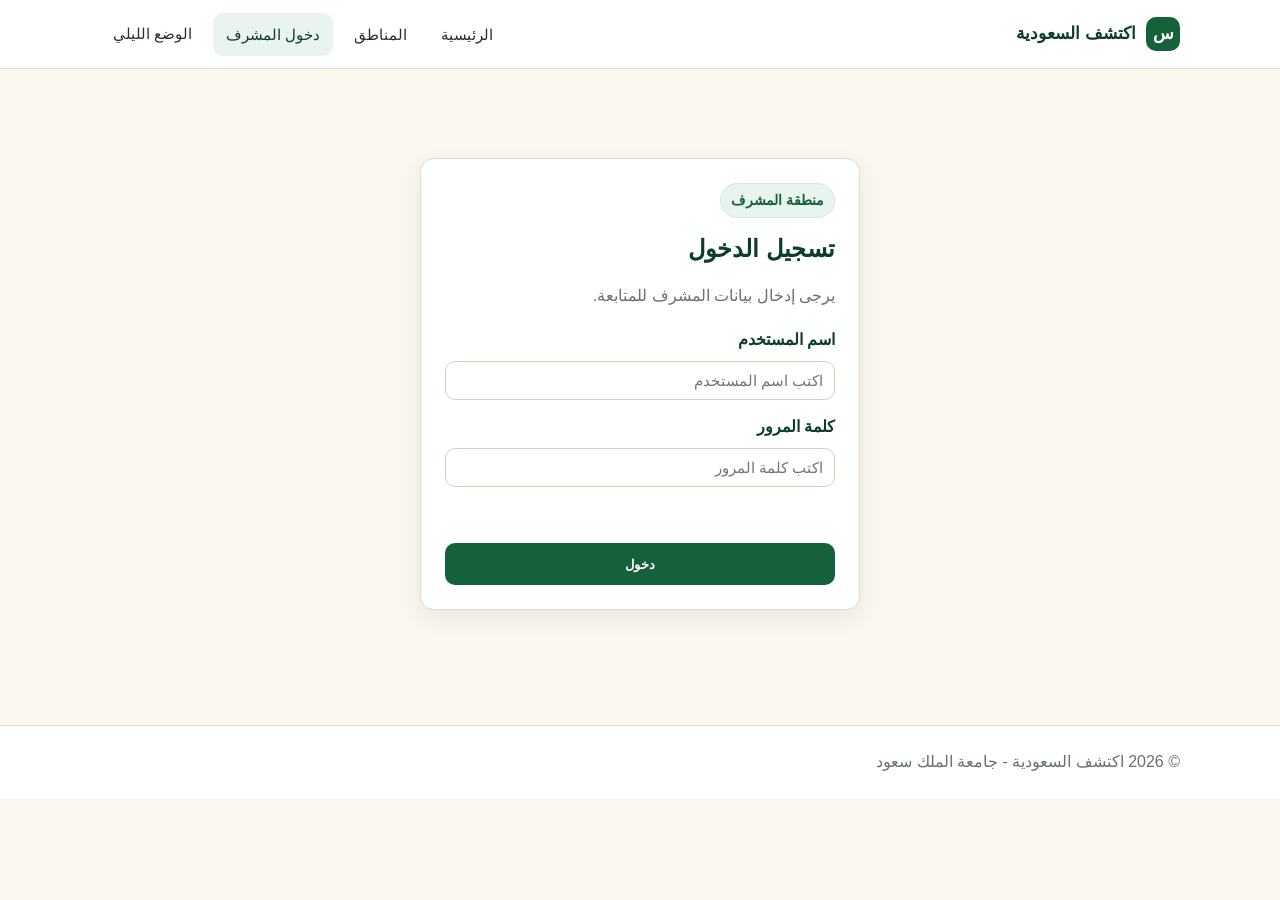
==== commit 236b16d3: "final design" ====
--- a/frontend/admin-add.html
+++ b/frontend/admin-add.html
@@ -1,7 +1,7 @@
 <!DOCTYPE html>
 <html lang="ar" dir="rtl">
 <head>
-  <title>اكتشف السعودية جامعة الملك سعود - إضافة محتوى</title>
+  <title>اكتشف السعودية - إضافة محتوى</title>
   <meta charset="UTF-8" />
   <meta name="viewport" content="width=device-width, initial-scale=1.0" />
   <link rel="stylesheet" href="css/style.css" />
@@ -10,7 +10,7 @@
 <body data-admin="protected">
   <header class="site-header">
     <nav class="nav container">
-      <a class="logo" href="admin-dashboard.html"><span class="logo-mark">س</span>اكتشف السعودية جامعة الملك سعود</a>
+      <a class="logo" href="admin-dashboard.html"><span class="logo-mark">س</span>اكتشف السعودية</a>
       <div class="nav-links">
         <a href="index.html">الموقع</a>
         <a href="admin-dashboard.html">لوحة التحكم</a>
@@ -53,7 +53,7 @@
         <input id="landmarks" type="text" placeholder="اكتب المعالم وافصل بينها بعلامة ،" />
 
         <label for="image">رابط الصورة أو اسم ملف الصورة</label>
-        <input id="image" type="text" placeholder="مثال: assets/riyadh.svg" />
+        <input id="image" type="text" placeholder="مثال: assets/riyadh.jpg" />
         <p id="formError" class="error-message"></p>
         <button class="btn btn-primary full" type="submit">حفظ المحتوى</button>
       </form>
@@ -62,8 +62,7 @@
 
   <footer class="site-footer">
     <div class="container footer-inner">
-      <p>اكتشف السعودية جامعة الملك سعود</p>
-      <p>موقع تعريفي بسيط عن مناطق المملكة</p>
+      <p>© 2026 اكتشف السعودية - جامعة الملك سعود</p>
     </div>
   </footer>
 </body>
--- a/frontend/css/style.css
+++ b/frontend/css/style.css
@@ -1,17 +1,18 @@
-/* اكتشف السعودية جامعة الملك سعود - تصميم بسيط ومحسن */
+
 :root {
-  --green: #0f5f3a;
-  --green-dark: #073b25;
-  --green-light: #e5f4ec;
-  --gold: #c89232;
-  --sand: #f4ead8;
-  --cream: #fffdf7;
+  --green: #14613b;
+  --green-dark: #0b3d27;
+  --green-light: #e9f4ee;
+  --gold: #b8832f;
+  --sand: #f4ecd9;
+  --bg: #fbf7ef;
   --white: #ffffff;
-  --text: #1f2a24;
+  --text: #243029;
   --muted: #66736b;
-  --border: #e5ddcf;
-  --shadow: 0 18px 45px rgba(38, 55, 45, 0.10);
-  --radius: 18px;
+  --border: #e2dacd;
+  --danger: #b42318;
+  --shadow: 0 8px 22px rgba(36, 48, 41, 0.08);
+  --radius: 14px;
 }
 
 * {
@@ -25,10 +26,7 @@
 body {
   margin: 0;
   font-family: Tahoma, Arial, sans-serif;
-  background:
-    radial-gradient(circle at top right, rgba(15, 95, 58, 0.11), transparent 340px),
-    radial-gradient(circle at bottom left, rgba(200, 146, 50, 0.12), transparent 300px),
-    #fbf7ef;
+  background: var(--bg);
   color: var(--text);
   line-height: 1.8;
 }
@@ -51,7 +49,7 @@
 }
 
 .container {
-  width: min(1120px, 92%);
+  width: min(1080px, 92%);
   margin: auto;
 }
 
@@ -59,17 +57,16 @@
   position: sticky;
   top: 0;
   z-index: 20;
-  background: rgba(255, 253, 247, 0.92);
-  backdrop-filter: blur(12px);
-  border-bottom: 1px solid rgba(229, 221, 207, 0.9);
+  background: var(--white);
+  border-bottom: 1px solid var(--border);
 }
 
 .nav {
-  min-height: 76px;
+  min-height: 68px;
   display: flex;
   align-items: center;
   justify-content: space-between;
-  gap: 18px;
+  gap: 16px;
 }
 
 .logo {
@@ -77,19 +74,19 @@
   align-items: center;
   gap: 10px;
   color: var(--green-dark);
+  font-weight: 700;
+  font-size: 17px;
+}
+
+.logo-mark {
+  width: 34px;
+  height: 34px;
+  display: grid;
+  place-items: center;
+  border-radius: 10px;
+  background: var(--green);
+  color: white;
   font-weight: 800;
-  font-size: 18px;
-}
-
-.logo-mark {
-  width: 38px;
-  height: 38px;
-  display: grid;
-  place-items: center;
-  border-radius: 12px;
-  background: linear-gradient(135deg, var(--green), #16835a);
-  color: white;
-  box-shadow: 0 8px 20px rgba(15, 95, 58, 0.25);
 }
 
 .nav-links {
@@ -104,8 +101,8 @@
   border: 1px solid transparent;
   background: transparent;
   color: var(--text);
-  padding: 8px 13px;
-  border-radius: 999px;
+  padding: 7px 12px;
+  border-radius: 10px;
   cursor: pointer;
   font-size: 15px;
 }
@@ -115,38 +112,38 @@
 .theme-btn:hover {
   background: var(--green-light);
   color: var(--green-dark);
-  border-color: #cfe8db;
 }
 
 .logout-btn {
-  color: #9b1c1c;
+  color: var(--danger);
 }
 
 .hero-section {
-  padding: 55px 0 30px;
+  padding: 42px 0 28px;
 }
 
 .hero-grid {
   display: grid;
-  grid-template-columns: 1.05fr 0.95fr;
-  gap: 34px;
+  grid-template-columns: 1.1fr 0.9fr;
+  gap: 28px;
   align-items: center;
 }
 
 .hero-content {
-  padding: 10px 0;
+  background: var(--white);
+  border: 1px solid var(--border);
+  border-radius: var(--radius);
+  padding: 28px;
+  box-shadow: var(--shadow);
 }
 
 .eyebrow,
 .section-label {
-  display: inline-flex;
-  align-items: center;
-  gap: 6px;
-  width: fit-content;
+  display: inline-block;
   color: var(--green);
   background: var(--green-light);
-  border: 1px solid #d1eadc;
-  padding: 5px 12px;
+  border: 1px solid #d2eadc;
+  padding: 4px 10px;
   border-radius: 999px;
   font-weight: 700;
   font-size: 14px;
@@ -156,14 +153,13 @@
 .page-hero h1,
 .admin-hero h1,
 .form-card h1 {
-  margin: 16px 0 12px;
-  color: var(--green-dark);
-  line-height: 1.35;
+  margin: 14px 0 10px;
+  color: var(--green-dark);
+  line-height: 1.4;
 }
 
 .hero-content h1 {
-  font-size: clamp(34px, 5vw, 56px);
-  max-width: 730px;
+  font-size: clamp(30px, 4.5vw, 46px);
 }
 
 .lead,
@@ -171,37 +167,36 @@
 .admin-hero p,
 .form-card .hint {
   color: var(--muted);
-  font-size: 17px;
+  font-size: 16px;
 }
 
 .hero-actions {
   display: flex;
-  gap: 12px;
+  gap: 10px;
   flex-wrap: wrap;
-  margin: 24px 0 0;
+  margin-top: 22px;
 }
 
 .btn {
   display: inline-flex;
   align-items: center;
   justify-content: center;
-  min-height: 44px;
-  border-radius: 12px;
-  padding: 10px 18px;
+  min-height: 42px;
+  border-radius: 10px;
+  padding: 9px 16px;
   font-weight: 700;
   border: 1px solid transparent;
   cursor: pointer;
-  transition: transform 0.2s ease, box-shadow 0.2s ease, background 0.2s ease;
+  transition: background 0.2s ease, transform 0.2s ease;
 }
 
 .btn:hover {
-  transform: translateY(-2px);
+  transform: translateY(-1px);
 }
 
 .btn-primary {
   background: var(--green);
   color: white;
-  box-shadow: 0 12px 26px rgba(15, 95, 58, 0.22);
 }
 
 .btn-primary:hover {
@@ -211,11 +206,11 @@
 .btn-secondary {
   background: var(--white);
   color: var(--green-dark);
-  border-color: #d7cab7;
+  border-color: var(--border);
 }
 
 .btn-secondary:hover {
-  box-shadow: 0 10px 24px rgba(38, 55, 45, 0.10);
+  background: var(--green-light);
 }
 
 .full {
@@ -223,66 +218,46 @@
 }
 
 .hero-visual {
-  position: relative;
-  padding: 18px;
-  border-radius: 30px;
-  background: linear-gradient(145deg, #ffffff, #f4ead8);
+  background: var(--sand);
+  border: 1px solid var(--border);
+  border-radius: var(--radius);
+  padding: 14px;
   box-shadow: var(--shadow);
-  border: 1px solid rgba(229, 221, 207, 0.9);
 }
 
 .main-visual {
-  border-radius: 24px;
-  border: 1px solid #eadfcd;
   width: 100%;
-}
-
-.floating-note {
-  position: absolute;
-  background: var(--white);
-  color: var(--green-dark);
-  border: 1px solid #e7dbc8;
-  box-shadow: 0 10px 28px rgba(38, 55, 45, 0.12);
-  border-radius: 14px;
-  padding: 10px 14px;
-  font-weight: 700;
-}
-
-.note-one {
-  top: 34px;
-  right: -8px;
-}
-
-.note-two {
-  bottom: 30px;
-  left: -8px;
+  height: 360px;
+  object-fit: cover;
+  border-radius: 12px;
+  border: 1px solid #e9deca;
 }
 
 .suggestion-card {
-  margin-top: 18px;
-  padding: 16px;
-  border-radius: var(--radius);
+  margin-top: 16px;
+  padding: 14px;
+  border-radius: 12px;
   background: #fff8ea;
-  border: 1px solid #f0d7a7;
-  box-shadow: 0 10px 24px rgba(200, 146, 50, 0.12);
+  border: 1px solid #ecd49f;
 }
 
 .suggestion-card h3 {
   margin: 0 0 6px;
-  color: #8a5b12;
+  color: #7b520f;
 }
 
 .section {
-  padding: 38px 0;
-}
-
-.stats-row {
-  display: grid;
-  grid-template-columns: repeat(3, 1fr);
-  gap: 16px;
-}
-
-.stat-card,
+  padding: 34px 0;
+}
+
+.split-section {
+  display: grid;
+  grid-template-columns: 0.9fr 1.1fr;
+  gap: 20px;
+  align-items: start;
+}
+
+.split-section > div:first-child,
 .feature-list article,
 .place-card,
 .form-card,
@@ -291,43 +266,25 @@
 .details-wrapper,
 .admin-hero,
 .page-hero {
-  background: rgba(255, 255, 255, 0.86);
-  border: 1px solid rgba(229, 221, 207, 0.95);
+  background: var(--white);
+  border: 1px solid var(--border);
   border-radius: var(--radius);
   box-shadow: var(--shadow);
 }
 
-.stat-card {
-  padding: 18px;
-  text-align: center;
-}
-
-.stat-card strong {
-  display: block;
-  color: var(--green);
-  font-size: 28px;
-  line-height: 1.2;
-}
-
-.stat-card span {
-  color: var(--muted);
-}
-
-.split-section {
-  display: grid;
-  grid-template-columns: 0.85fr 1.15fr;
-  gap: 24px;
-  align-items: start;
+.split-section > div:first-child {
+  padding: 22px;
 }
 
 .split-section h2,
 .section-heading h2 {
   color: var(--green-dark);
-  margin: 12px 0 8px;
+  margin: 10px 0 8px;
 }
 
 .feature-list {
   display: grid;
+  grid-template-columns: repeat(3, 1fr);
   gap: 14px;
 }
 
@@ -335,19 +292,8 @@
   padding: 18px;
 }
 
-.feature-list span {
-  display: inline-grid;
-  place-items: center;
-  width: 34px;
-  height: 34px;
-  border-radius: 10px;
-  background: var(--sand);
-  color: #8a5b12;
-  font-weight: 800;
-}
-
 .feature-list h3 {
-  margin: 10px 0 4px;
+  margin: 0 0 6px;
   color: var(--green-dark);
 }
 
@@ -372,13 +318,10 @@
 
 .cards-grid {
   display: grid;
-  gap: 20px;
-}
-
-.small-grid {
-  grid-template-columns: repeat(3, 1fr);
-}
-
+  gap: 18px;
+}
+
+.small-grid,
 .regions-grid {
   grid-template-columns: repeat(3, 1fr);
 }
@@ -389,29 +332,29 @@
 }
 
 .place-card:hover {
-  transform: translateY(-6px);
-  box-shadow: 0 22px 48px rgba(38, 55, 45, 0.16);
+  transform: translateY(-3px);
+  box-shadow: 0 10px 25px rgba(36, 48, 41, 0.12);
 }
 
 .card-image {
   position: relative;
+  background: var(--sand);
   overflow: hidden;
 }
 
 .card-image img {
   width: 100%;
-  height: 180px;
+  height: 175px;
   object-fit: cover;
   transition: transform 0.25s ease;
 }
 
-.place-card:hover img {
+.place-card:hover .card-image img {
   transform: scale(1.04);
 }
 
 .badge {
-  display: inline-flex;
-  align-items: center;
+  display: inline-block;
   border-radius: 999px;
   padding: 4px 10px;
   background: var(--green-light);
@@ -422,19 +365,19 @@
 
 .card-image .badge {
   position: absolute;
-  top: 12px;
-  right: 12px;
-  background: rgba(255, 255, 255, 0.9);
+  top: 10px;
+  right: 10px;
+  background: rgba(255, 255, 255, 0.92);
 }
 
 .card-body {
-  padding: 16px;
+  padding: 15px;
 }
 
 .card-body h3 {
   margin: 0 0 4px;
   color: var(--green-dark);
-  font-size: 22px;
+  font-size: 21px;
 }
 
 .card-meta {
@@ -446,21 +389,21 @@
 
 .page-hero,
 .admin-hero {
-  padding: 28px;
+  padding: 24px;
+  margin-bottom: 18px;
+}
+
+.compact-hero h1 {
+  font-size: clamp(26px, 4vw, 38px);
+}
+
+.filter-panel {
+  padding: 16px;
+  display: grid;
+  grid-template-columns: 1fr 220px auto auto;
+  gap: 12px;
+  align-items: end;
   margin-bottom: 20px;
-}
-
-.compact-hero h1 {
-  font-size: clamp(28px, 4vw, 42px);
-}
-
-.filter-panel {
-  padding: 18px;
-  display: grid;
-  grid-template-columns: 1fr 230px auto auto;
-  gap: 14px;
-  align-items: end;
-  margin-bottom: 22px;
 }
 
 .field-group label,
@@ -479,32 +422,32 @@
   border: 1px solid #d8cfbf;
   background: var(--white);
   color: var(--text);
-  border-radius: 12px;
-  padding: 11px 12px;
+  border-radius: 10px;
+  padding: 10px 11px;
   font-size: 15px;
 }
 
 input:focus,
 select:focus,
 textarea:focus {
-  outline: 3px solid rgba(15, 95, 58, 0.14);
+  outline: 3px solid rgba(20, 97, 59, 0.12);
   border-color: var(--green);
 }
 
 .result-count {
   margin: 0;
   color: var(--green);
-  font-weight: 800;
+  font-weight: 700;
   white-space: nowrap;
 }
 
 .empty-box {
-  padding: 26px;
+  padding: 24px;
   border-radius: var(--radius);
   background: #fff8ea;
   border: 1px dashed #d8bc86;
   text-align: center;
-  color: #8a5b12;
+  color: #7b520f;
   grid-column: 1 / -1;
 }
 
@@ -514,47 +457,46 @@
 
 .details-card-layout {
   display: grid;
-  grid-template-columns: 0.95fr 1.05fr;
-  gap: 0;
+  grid-template-columns: 0.9fr 1.1fr;
 }
 
 .details-image {
   width: 100%;
   height: 100%;
-  min-height: 390px;
+  min-height: 350px;
   object-fit: cover;
   background: var(--sand);
 }
 
 .details-content {
-  padding: 28px;
+  padding: 24px;
 }
 
 .details-content h1 {
   color: var(--green-dark);
   margin: 10px 0;
-  font-size: clamp(30px, 4vw, 44px);
+  font-size: clamp(28px, 4vw, 40px);
 }
 
 .info-line {
   display: flex;
   flex-wrap: wrap;
-  gap: 10px;
-  margin: 16px 0;
+  gap: 8px;
+  margin: 14px 0;
 }
 
 .info-line span {
   background: var(--green-light);
   color: var(--green-dark);
   border-radius: 999px;
-  padding: 6px 12px;
+  padding: 5px 10px;
   font-weight: 700;
 }
 
 .landmark-list {
   display: grid;
   grid-template-columns: repeat(2, 1fr);
-  gap: 10px;
+  gap: 9px;
   padding: 0;
   list-style: none;
 }
@@ -562,8 +504,8 @@
 .landmark-list li {
   background: #fff8ea;
   border: 1px solid #eed6a5;
-  border-radius: 12px;
-  padding: 10px 12px;
+  border-radius: 10px;
+  padding: 9px 11px;
 }
 
 .related-section {
@@ -575,25 +517,25 @@
   min-height: 70vh;
   display: grid;
   place-items: center;
-  padding-top: 42px;
-  padding-bottom: 42px;
+  padding-top: 38px;
+  padding-bottom: 38px;
 }
 
 .form-card {
-  padding: 28px;
+  padding: 24px;
 }
 
 .login-card {
-  width: min(460px, 100%);
+  width: min(440px, 100%);
 }
 
 .wide-form {
-  width: min(760px, 100%);
+  width: min(720px, 100%);
 }
 
 .content-form label,
 #loginForm label {
-  margin-top: 14px;
+  margin-top: 13px;
 }
 
 .hint {
@@ -601,18 +543,18 @@
 }
 
 .error-message {
-  min-height: 26px;
-  color: #b42318;
+  min-height: 24px;
+  color: var(--danger);
   font-weight: 700;
 }
 
 .success-message {
   display: none;
-  background: #e5f4ec;
+  background: var(--green-light);
   color: var(--green-dark);
   border: 1px solid #c9e7d6;
-  padding: 13px 16px;
-  border-radius: 14px;
+  padding: 12px 14px;
+  border-radius: 12px;
   font-weight: 700;
 }
 
@@ -640,7 +582,7 @@
 
 th,
 td {
-  padding: 14px;
+  padding: 13px;
   border-bottom: 1px solid #eee3d4;
   text-align: right;
 }
@@ -652,8 +594,8 @@
 
 .action-btn {
   border: 0;
-  border-radius: 10px;
-  padding: 8px 12px;
+  border-radius: 9px;
+  padding: 7px 11px;
   margin: 2px;
   cursor: pointer;
   font-weight: 700;
@@ -665,15 +607,16 @@
 }
 
 .delete-btn {
-  background: #b42318;
+  background: var(--danger);
   color: white;
 }
 
 .site-footer {
-  margin-top: 30px;
-  border-top: 1px solid rgba(229, 221, 207, 0.9);
-  padding: 24px 0;
+  margin-top: 26px;
+  border-top: 1px solid var(--border);
+  padding: 22px 0;
   color: var(--muted);
+  background: var(--white);
 }
 
 .footer-inner {
@@ -689,21 +632,12 @@
 
 body.dark {
   --green-light: #123624;
-  --cream: #111827;
+  --bg: #0f1713;
   --white: #17211b;
   --text: #e8eee9;
   --muted: #b9c5bd;
-  --border: #26352d;
-  --shadow: 0 18px 45px rgba(0, 0, 0, 0.28);
-  background:
-    radial-gradient(circle at top right, rgba(31, 132, 88, 0.20), transparent 340px),
-    radial-gradient(circle at bottom left, rgba(200, 146, 50, 0.14), transparent 300px),
-    #0d1511;
-}
-
-body.dark .site-header {
-  background: rgba(13, 21, 17, 0.92);
-  border-bottom-color: #26352d;
+  --border: #2d3c33;
+  --shadow: 0 8px 22px rgba(0, 0, 0, 0.22);
 }
 
 body.dark .logo,
@@ -726,26 +660,12 @@
   color: #e8eee9;
 }
 
-body.dark .stat-card,
-body.dark .feature-list article,
-body.dark .place-card,
-body.dark .form-card,
-body.dark .table-card,
-body.dark .filter-panel,
-body.dark .details-wrapper,
-body.dark .admin-hero,
-body.dark .page-hero,
-body.dark .hero-visual {
-  background: rgba(23, 33, 27, 0.88);
-  border-color: #26352d;
-}
-
 body.dark input,
 body.dark select,
 body.dark textarea {
-  background: #0d1511;
+  background: #0f1713;
   color: #e8eee9;
-  border-color: #34463b;
+  border-color: #3b4b42;
 }
 
 body.dark th {
@@ -755,7 +675,7 @@
 
 body.dark td,
 body.dark th {
-  border-bottom-color: #26352d;
+  border-bottom-color: #2d3c33;
 }
 
 body.dark .suggestion-card,
@@ -766,11 +686,15 @@
   color: #f6d28e;
 }
 
-body.dark .floating-note,
+body.dark .hero-visual,
 body.dark .btn-secondary {
   background: #17211b;
-  border-color: #34463b;
+  border-color: #3b4b42;
   color: #dff7e8;
+}
+
+body.dark .main-visual {
+  border-color: #3b4b42;
 }
 
 @media (max-width: 950px) {
@@ -780,17 +704,22 @@
     grid-template-columns: 1fr;
   }
 
+  .feature-list,
+  .small-grid,
+  .regions-grid {
+    grid-template-columns: repeat(2, 1fr);
+  }
+
   .details-image {
-    min-height: 260px;
+    min-height: 250px;
+  }
+
+  .main-visual {
+    height: 280px;
   }
 
   .filter-panel {
     grid-template-columns: 1fr 1fr;
-  }
-
-  .regions-grid,
-  .small-grid {
-    grid-template-columns: repeat(2, 1fr);
   }
 }
 
@@ -798,25 +727,24 @@
   .nav {
     align-items: flex-start;
     flex-direction: column;
-    padding: 14px 0;
+    padding: 12px 0;
   }
 
   .nav-links {
     width: 100%;
   }
 
-  .nav-links a,
-  .theme-btn {
-    background: rgba(15, 95, 58, 0.06);
-  }
-
   .hero-section {
-    padding-top: 34px;
-  }
-
-  .stats-row,
+    padding-top: 28px;
+  }
+
+  .hero-content {
+    padding: 22px;
+  }
+
+  .feature-list,
+  .small-grid,
   .regions-grid,
-  .small-grid,
   .filter-panel,
   .landmark-list {
     grid-template-columns: 1fr;
@@ -828,10 +756,4 @@
     align-items: flex-start;
     flex-direction: column;
   }
-
-  .floating-note {
-    position: static;
-    display: inline-block;
-    margin: 10px 6px 0 0;
-  }
-}
+}
